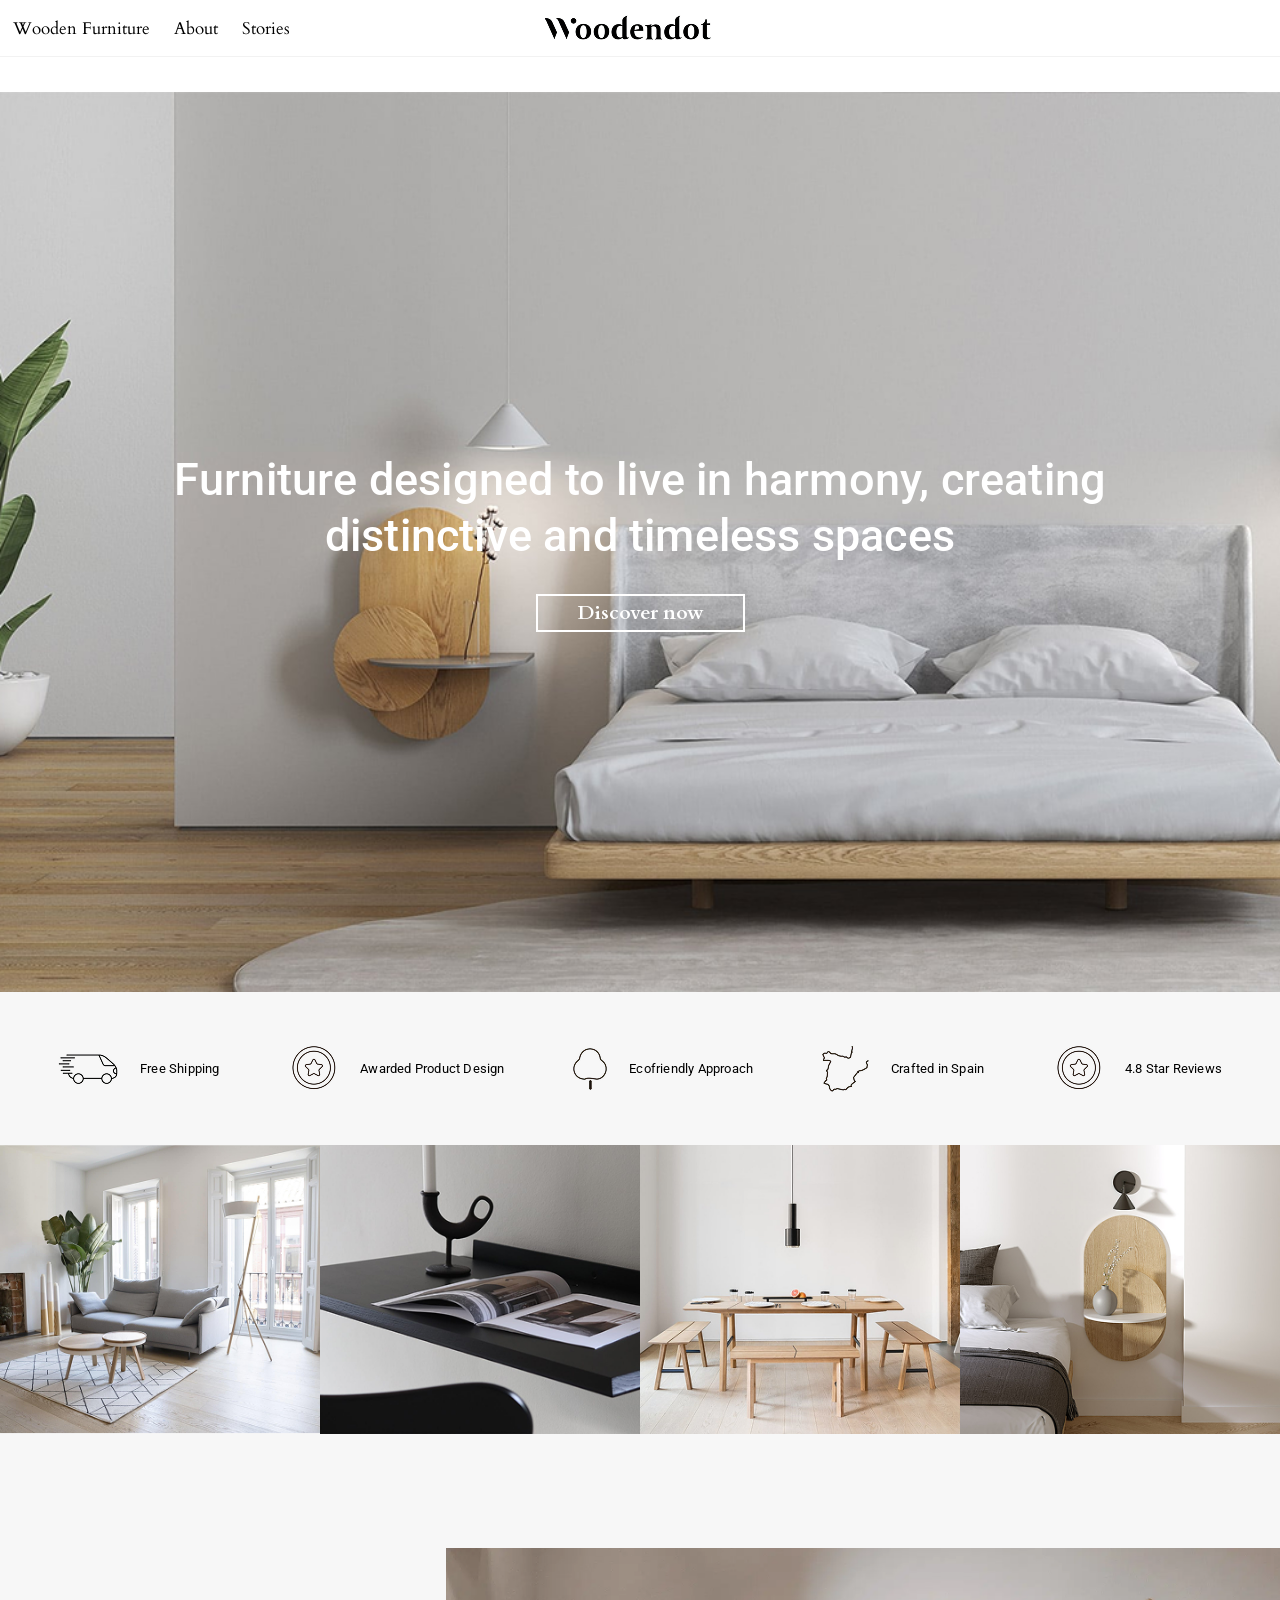
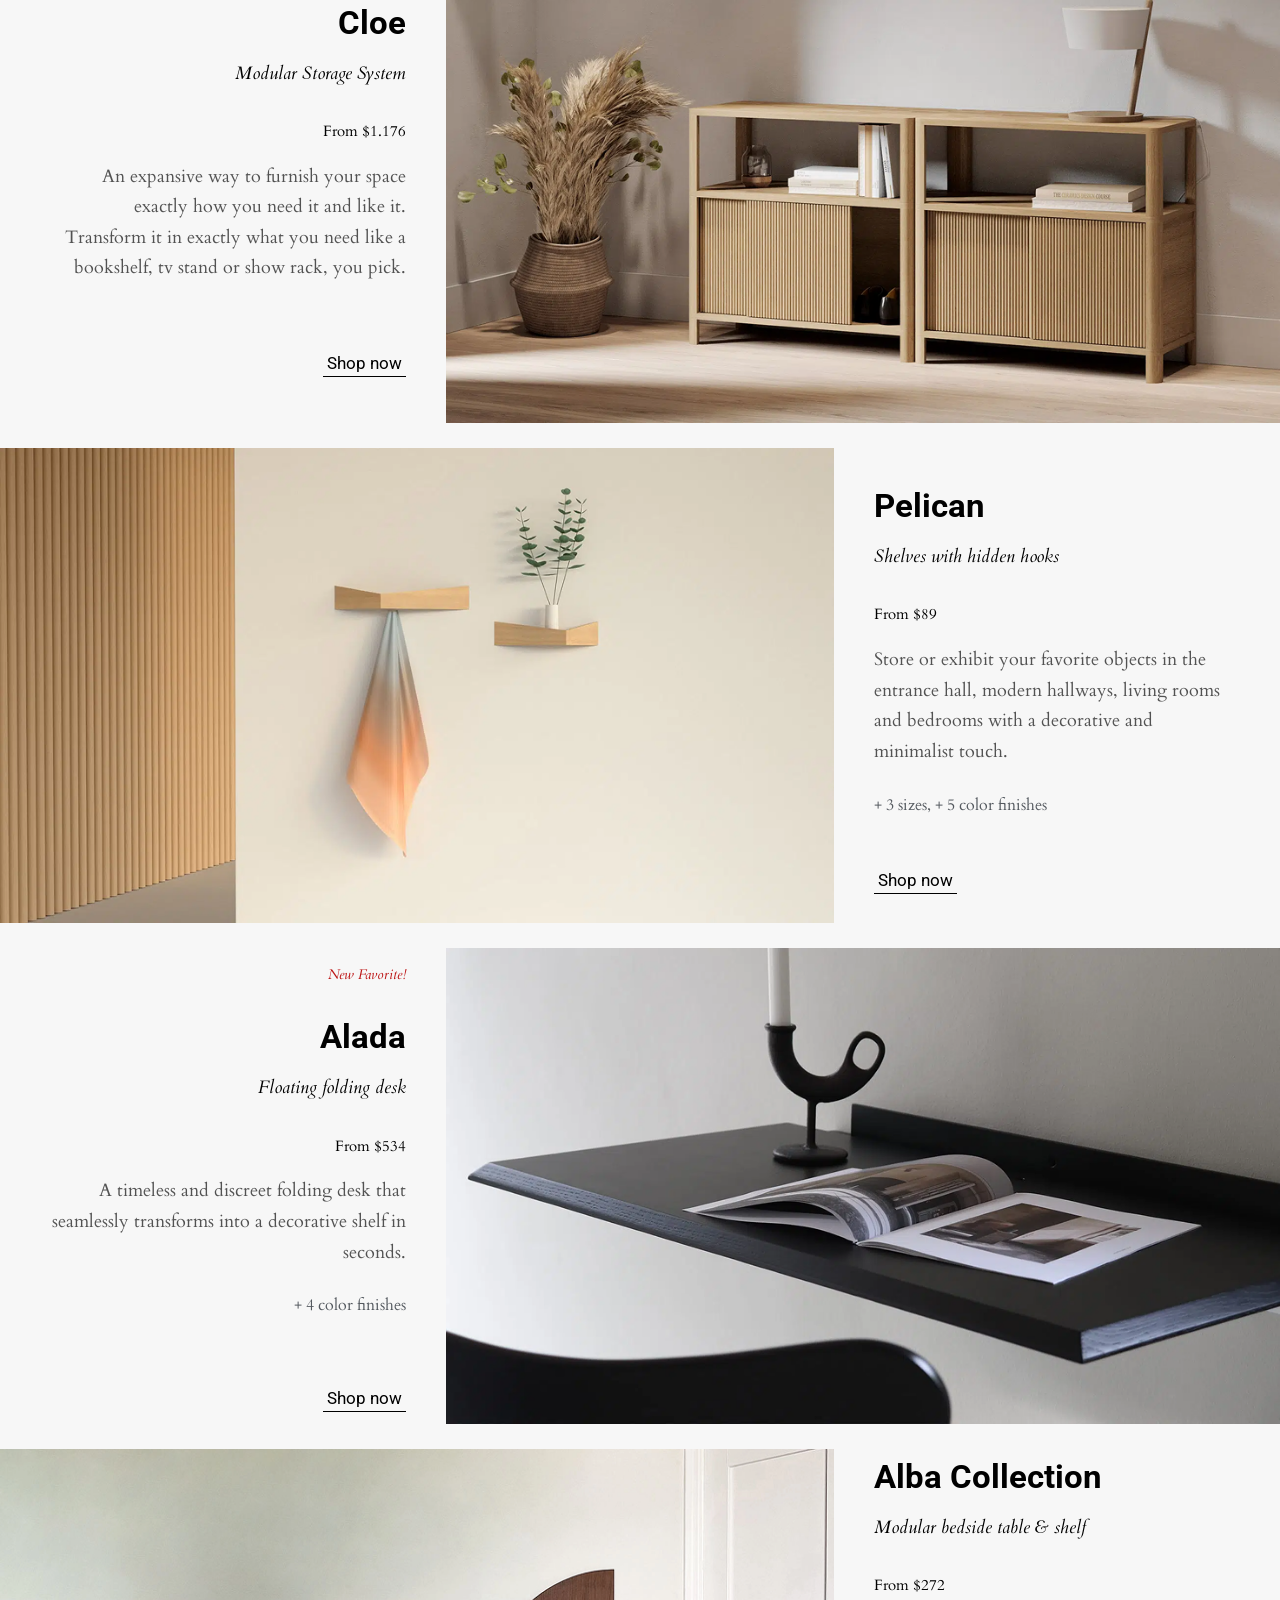
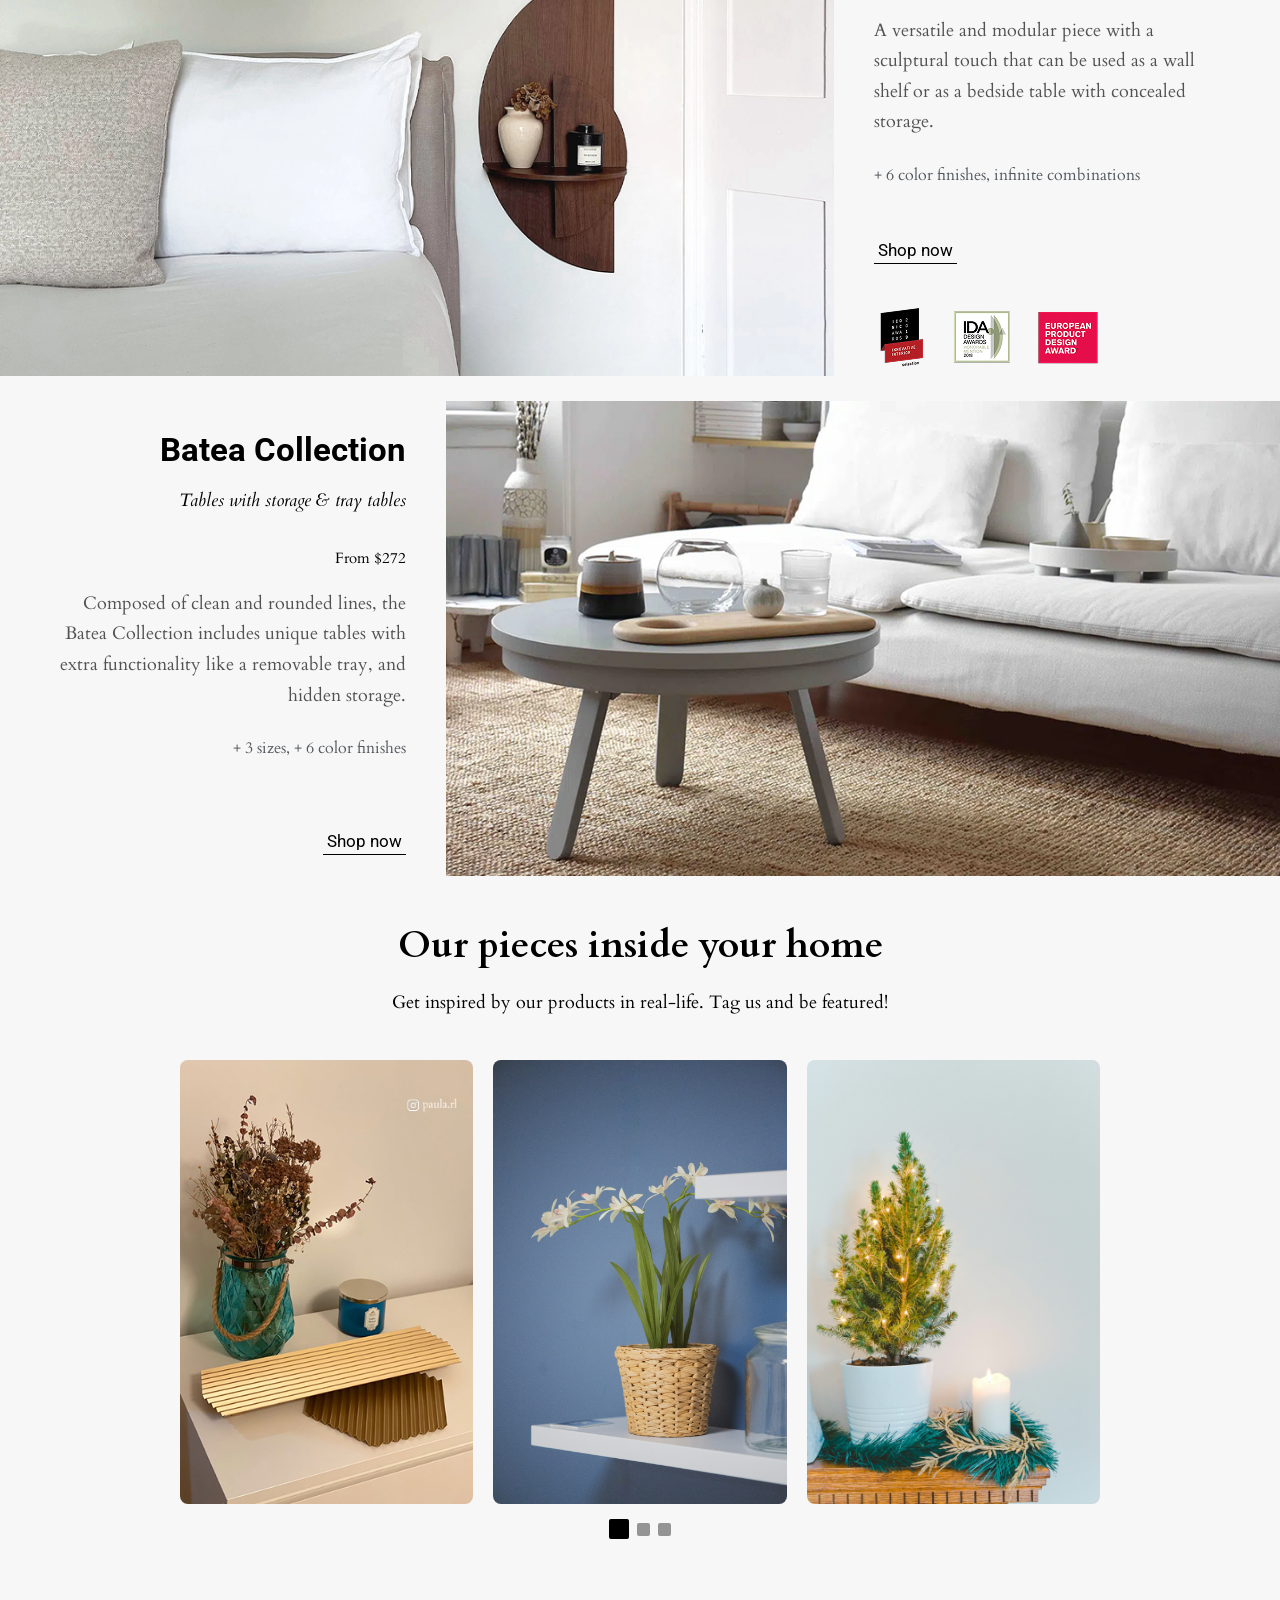
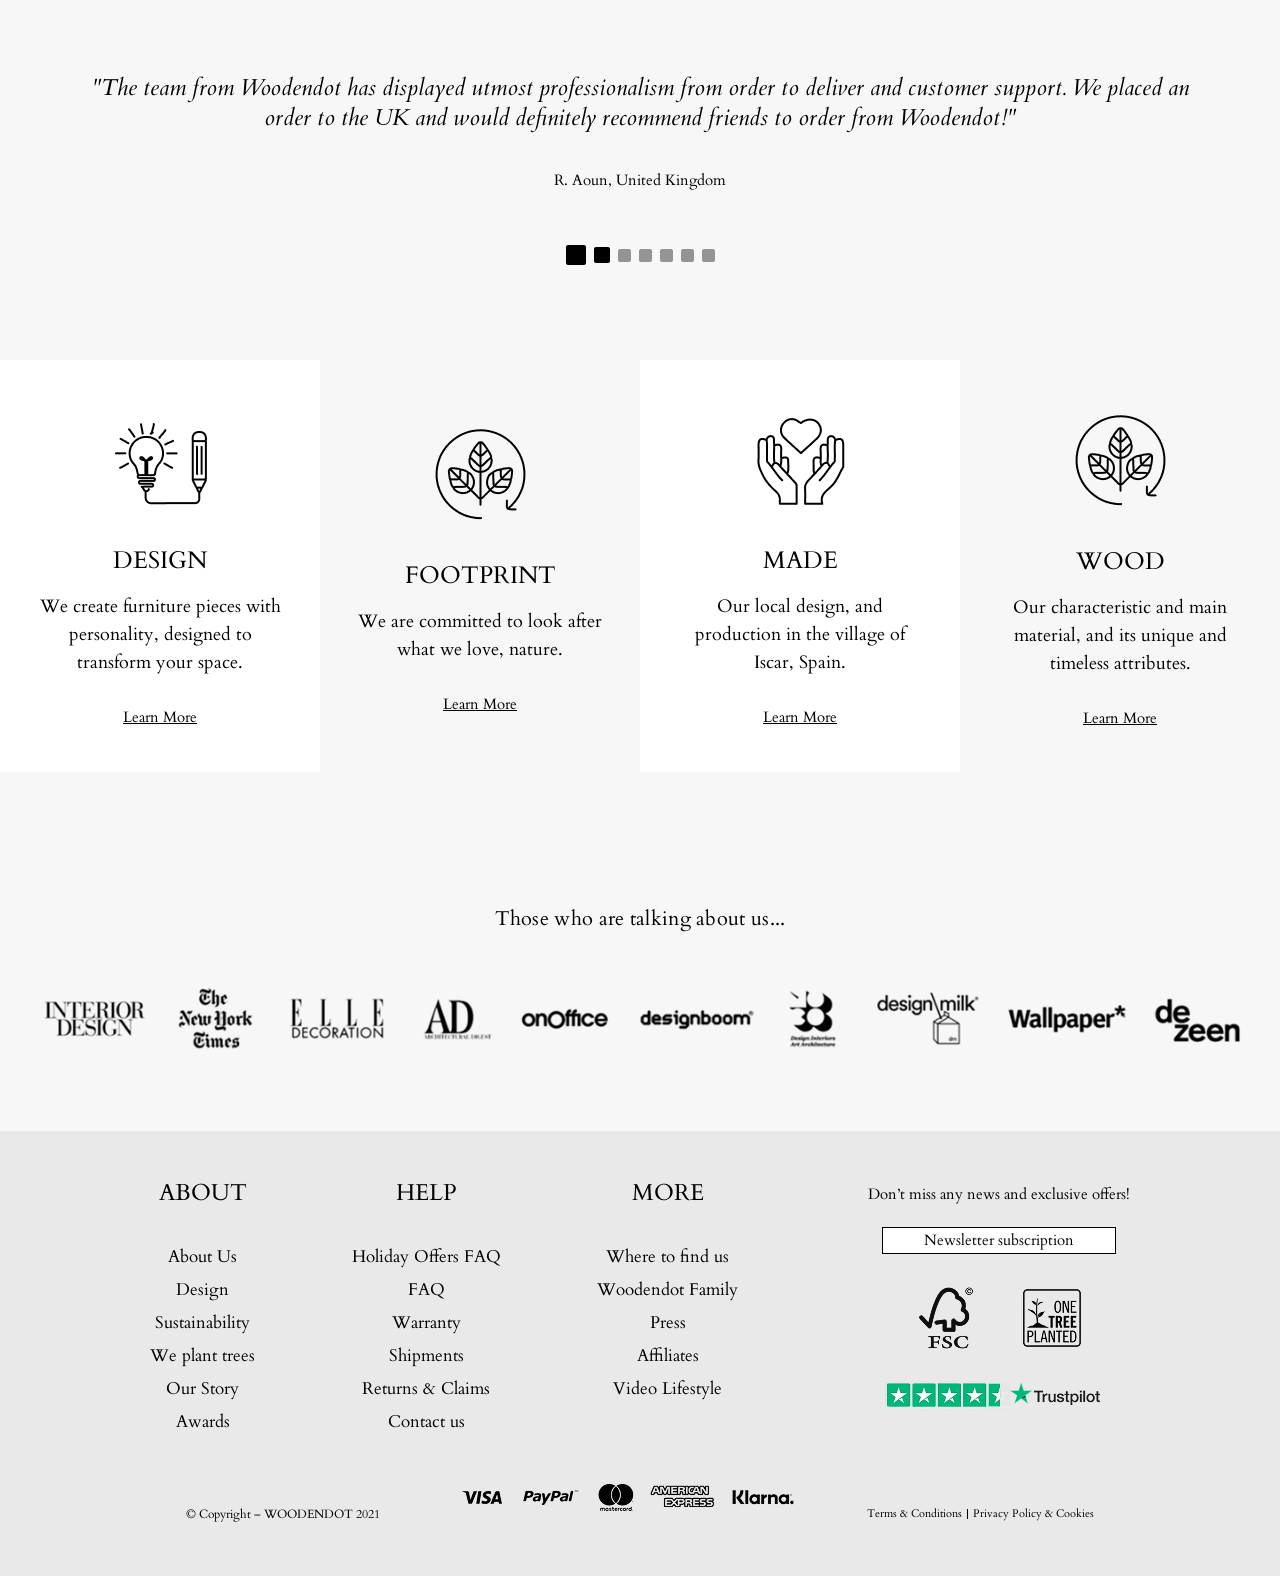
==== index.html @ 6b58599c "updade index.html file" ====
<!DOCTYPE html>
<html lang="en">
<head>
    <meta charset="UTF-8">
    <meta name="viewport" content="width=device-width, initial-scale=1.0">
    <link rel="stylesheet" href="style/style.css">
    <link rel="shortcut icon" href="image/logo.png">
    <!-- Link for font Cardo -->
    <link rel="preconnect" href="https://fonts.googleapis.com">
    <link rel="preconnect" href="https://fonts.gstatic.com" crossorigin>
    <link href="https://fonts.googleapis.com/css2?family=Cardo:ital,wght@0,400;0,700;1,400&display=swap" rel="stylesheet">
    <!-- Link for font Roboto -->
    <link rel="preconnect" href="https://fonts.googleapis.com">
    <link rel="preconnect" href="https://fonts.gstatic.com" crossorigin>
    <link href="https://fonts.googleapis.com/css2?family=Roboto:ital,wght@0,100..900;1,100..900&display=swap" rel="stylesheet">
<link
      rel="stylesheet"
      href="https://cdn.jsdelivr.net/npm/swiper@11/swiper-bundle.min.css"
    />
    <title>Woodendot</title>
</head>
<body>
    <!------------------------ HEADER ------------------------>
    <header class="header">
        <div class="navbar-block">
            <nav>
              <a href="##">Wooden Furniture</a>
              <a href="##">About</a>
              <a href="##">Stories</a>
            </nav>
        </div>
        <div class="logo">
            <img src="image/logo-nav.png" alt="">
        </div>
    </header>
    <div class="line"></div>
    <!--------------------------------------------------------->

    <!------------------------ MAIN ------------------------>
    <main>
        <section class="home">
               <div class="home-content">
                    <h1>Furniture designed to live in harmony, creating distinctive and timeless spaces</h1>
                    <a href="#">Discover now</a>
               </div>
        </section>
        <section class="features-and-gallery">
              <div class="features-block">
                 <div class="features-block-item">
                    <img src="image/img-item1.png">
                    <div class="features-block-item-text">
                        <p>Free Shipping</p>
                    </div>
                 </div>
                 <div class="features-block-item">
                    <img src="image/img-item2.png">
                    <div class="features-block-item-text">
                        <p>Awarded Product Design</p>
                    </div>                    
                 </div>
                 <div class="features-block-item">
                    <img src="image/img-item3.png">
                    <div class="features-block-item-text">
                        <p>Ecofriendly Approach</p>
                    </div>
                 </div>
                 <div class="features-block-item">
                    <img src="image/img-item4.png">
                    <div class="features-block-item-text">
                        <p>Crafted in Spain</p>
                    </div>
                 </div>
                 <div class="features-block-item">
                    <img src="image/img-item2.png">
                    <div class="features-block-item-text">
                        <p>4.8 Star Reviews</p>
                    </div>
                 </div>
              </div>
              <div class="gallery-block">
                 <div class="gallery-block-item">
                    <img src="image/image-galery1.png">
                 </div>
                 <div class="gallery-block-item">
                    <img src="image/image-galery2.png">
                 </div>
                 <div class="gallery-block-item">
                    <img src="image/image-galery3.png">
                 </div>
                  <div class="gallery-block-item">
                    <img src="image/image-galery4.png">
                 </div>
              </div>
        </section>
        <section class="cloe-section">
            <div class="cloe-block block-flex">
              <div class="cloe-block-content block-content-left width20">
                  <div class="cloe-block-content-second">
                    <h5 class="header-text">Cloe</h5>
                    <p class="header-text1">Modular Storage System</p>
                    <p class="header-text2">From $1.176</p>
                  </div>
                  <p class="header-desc">An expansive way to furnish your space exactly how you need it and like it. 
                    Transform it in exactly what you need like a bookshelf, tv stand or show rack, you pick.
                  </p>
                  <a href="###" class="cloe-btn-shop block-link">Shop now</a>
              </div>
              <div class="cloe-block-image block-image width70">
                <img src="image/clone-image.png">
              </div>
            </div>
        </section>
        <section class="pelican-section m-top">
            <div class="pelican-block block-flex">
              <div class="pelican-block-image block-image width70">
                <img src="image/pelican-image.png">
              </div>
              <div class="cloe-block-content block-content-right width20">
                  <div class="cloe-block-content-second">
                    <h5 class="header-text">Pelican</h5>
                    <p class="header-text1">Shelves with hidden hooks</p>
                    <p class="header-text2">From $89</p>
                  </div>
                  <p class="header-desc">Store or exhibit your favorite objects in the entrance hall, modern hallways, living rooms and bedrooms with a decorative and minimalist touch.
                  </p>
                  <p class="other-text">+ 3 sizes, + 5 color finishes</p>
                  <a href="###" class="pelican-btn-shop block-link">Shop now</a>
              </div>
            </div>
        </section>
        <section class="alada-section m-top">
            <div class="alada-block block-flex">
              <div class="alada-block-content block-content-left width20">
                  <h6>New Favorite!</h6>
                  <div class="cloe-block-content-second">
                    <h5 class="header-text">Alada</h5>
                    <p class="header-text1">Floating folding desk</p>
                    <p class="header-text2">From $534</p>
                  </div>
                  <p class="header-desc">A timeless and discreet folding desk that seamlessly transforms into a decorative shelf in seconds.
                  </p>
                    <p class="other-text">+ 4 color finishes</p>
                  <a href="###" class="cloe-btn-shop block-link">Shop now</a>
              </div>
              <div class="alada-block-image block-image width70">
                <img src="image/alada-image.png">
              </div>
            </div>
        </section>
        <section class="alba-section m-top">    
            <div class="alba-block block-flex">
              <div class="alba-block-image block-image width70">
                <img src="image/alba-image.png">
              </div>
              <div class="alba-block-content block-content-right width20">
                  <div class="alba-block-content-second">
                    <h5 class="header-text">Alba Collection</h5>
                    <p class="header-text1">Modular bedside table & shelf</p>
                    <p class="header-text2">From $272</p>
                  </div>
                  <p class="header-desc">A versatile and modular piece with a sculptural touch that can be used as a wall shelf or as a bedside table with concealed storage.
                  </p>
                  <p class="other-text">+ 6 color finishes, infinite combinations</p>
                  <a href="###" class="pelican-btn-shop block-link">Shop now</a>
                  <div class="alba-block-bottom-image">
                     <img src="image/image-all-colection2.png">
                  </div> 
              </div>
              
            </div>
        </section>
        <section class="batea-section m-top">
            <div class="batea-block block-flex">
              <div class="batea-block-content block-content-left width20">
                  <div class="batea-block-content-second">
                    <h5 class="header-text">Batea Collection</h5>
                    <p class="header-text1">Tables with storage & tray tables</p>
                    <p class="header-text2">From $272</p>
                  </div>
                  <p class="header-desc">Composed of clean and rounded lines, the Batea Collection includes unique tables with extra functionality like a removable tray, and hidden storage.
                  </p>
                    <p class="other-text">+ 3 sizes, + 6 color finishes</p>
                  <a href="###" class="cloe-btn-shop block-link">Shop now</a>
              </div>
              <div class="alada-block-image block-image width70">
                <img src="image/batea-image.png">
              </div>
            </div>
        </section>
        <section class="product-section">
            <h6 class="product-tittle">Our pieces inside your home</h6>
            <p>Get inspired by our products in real-life. Tag us and be featured!</p>
            <div class="slider slider-margin-one">
                <div class="slides slides_one">
                    <div class="slide slide-1">
                        <div class="slide-item">
                            <img src="image/slide-image1.png" alt="">
                        </div>
                        <div class="slide-item">
                            <img src="image/slide-1-item2.jpg" alt="">
                        </div>
                        <div class="slide-item">
                            <img src="image/slide-1-item3.jpg" alt="">
                        </div>
                    </div>
                    <div class="slide slide-2">
                        <div class="slide-item">
                            <img src="image/slide-image2.png" alt="">
                        </div>
                        <div class="slide-item">
                            <img src="image/slider-2-item2.jpeg" alt="">
                        </div>
                        <div class="slide-item">
                            <img src="image/slider-2-item3.jpg" alt="">
                        </div>
                    </div>
                    <div class="slide slide-3">
                        <div class="slide-item">
                            <img src="image/slide-image3.png" alt="">
                        </div>
                        <div class="slide-item">
                            <img src="image/slide-3-item2.jpg" alt="">
                        </div>
                        <div class="slide-item">
                            <img src="image/slide-3-item3.jpg" alt="">
                        </div>
                    </div>
                </div>
                <!-- Navigation dots -->
                <div class="dots slider-product dots-one">
                    <span class="dot dot-one active"></span>
                    <span class="dot dot-one"></span>
                    <span class="dot dot-one"></span>
                </div>
            </div>
        </section>
        <section class="product-desc-section">
          <div class="slider slider-margin-two">
             <div class="slides slides_two" id="slides">
              
              <div class="slide slide-two">
                <div class="slide-item slide-product-desc-item">
                  <p>
                    "The team from Woodendot has displayed utmost professionalism from order to deliver and customer support. We placed an order to the UK and would definitely recommend friends to order from Woodendot!"
                  </p>
                  <span>R. Aoun, United Kingdom</span>
                </div>
              </div>

              <div class="slide slide-two">
                <div class="slide-item slide-product-desc-item">
                  <p>
                    “Amazing quality and fast delivery. Highly recommended!”
                  </p>
                  <span>J. Smith, USA</span>
                </div>
              </div>

              <div class="slide slide-two">
                <div class="slide-item slide-product-desc-item">
                  <p>
                    “Great customer support and premium materials.”
                  </p>
                  <span>M. Brown, Canada</span>
                </div>
              </div>

              <div class="slide slide-two">
                <div class="slide-item slide-product-desc-item">
                  <p>
                    “Excellent design and attention to detail. Everything was delivered exactly as expected.”
                  </p>
                  <span>A. Miller, Germany</span>
                </div>
              </div>

              <div class="slide slide-two">
                <div class="slide-item slide-product-desc-item">
                  <p>
                    “Clean layout, smooth experience, and very responsive design. Great work overall.”
                  </p>
                  <span>L. Johnson, Netherlands</span>
                </div>
              </div>

              <div class="slide slide-two">
                <div class="slide-item slide-product-desc-item">
                  <p>
                    “High-quality work and clear communication throughout the process.”
                  </p>
                  <span>S. Williams, Australia</span>
                </div>
              </div>

               <div class="slide slide-two">
                <div class="slide-item slide-product-desc-item">
                  <p>
                    “Modern look, fast loading, and great user experience. Would recommend without hesitation.”
                  </p>
                  <span>D. Rossi, Italy</span>
                </div>
              </div>

             </div>
             <div class="dots slider-product dots-two">
                    <span class="dot active"></span>
                    <span class="dot active-next"></span>
                    <span class="dot"></span>
                    <span class="dot"></span>
                    <span class="dot"></span>
                    <span class="dot"></span>
                    <span class="dot"></span>
            </div>
          </div>
        </section>
        <section class="values-section">
            <div class="values-block">
               <div class="values-block-item values-block-color">
                  <div class="values-block-item-image">
                     <img src="image/values-image1.png">
                  </div>
                  <div class="values-block-item-desc">
                    <h4>DESIGN</h4>
                    <p>We create furniture pieces with personality, designed to transform your space.</p>
                    <a href="##">Learn More</a>
                  </div>
               </div>
               <div class="values-block-item">
                    <div class="values-block-item-image">
                       <img src="image/values-image2.png">
                    </div>
                    <div class="values-block-item-desc">
                      <h4>FOOTPRINT</h4>
                      <p>We are committed to look after what we love, nature.</p>
                      <a href="##">Learn More</a>
                    </div>
               </div>
               <div class="values-block-item values-block-color">
                  <div class="values-block-item-image">
                     <img src="image/values-image3.png">
                  </div>
                  <div class="values-block-item-desc">
                    <h4>MADE</h4>
                    <p>Our local design, and production in the village of Iscar, Spain.</p>
                    <a href="##">Learn More</a>
                  </div>
               </div>
               <div class="values-block-item">
                  <div class="values-block-item-image">
                    <img src="image/values-image2.png">
                  </div>
                  <div class="values-block-item-desc">
                    <h4>WOOD</h4>
                    <p>Our characteristic and main material, and its unique and timeless attributes.</p>
                    <a href="##">Learn More</a>
                  </div>
               </div>
            </div>
        </section>
        <section class="brand-section">
           <div class="brand-section-block">
            <p>Those who are talking about us...</p>
             <img src="image/brand-image.png" alt="">
           </div>
        </section>
    </main>
    <!------------------------------------------------------>

    <!------------------------ FOOTER ------------------------------>
    <footer class="footer">
         <div class="footer-block">
           <div class="footer-block-top">
               <div class="footer-block-top-left">
                   <div class="footer-block-top-left-item">
                      <h3>About</h3>
                       <ul>
                          <li><a href="#">About Us</a></li>
                          <li><a href="#">Design</a></li>
                          <li><a href="#">Sustainability</a></li>
                          <li><a href="#">We plant trees</a></li>
                          <li><a href="#">Our Story</a></li>
                          <li><a href="#">Awards</a></li>
                       </ul>
                   </div>
                   <div class="footer-block-top-left-item">
                       <h3>HELP</h3>
                       <ul>
                           <li><a href="#">Holiday Offers FAQ</a></li>
                           <li><a href="#">FAQ</a></li>
                           <li><a href="#">Warranty</a></li>
                           <li><a href="#">Shipments</a></li>
                           <li><a href="#">Returns &amp; Claims</a></li>
                           <li><a href="#">Contact us</a></li>
                       </ul>
                   </div>
                   <div class="footer-block-top-left-item">
                       <h3>MORE</h3>
                       <ul>
                            <li><a href="#">Where to find us</a></li>
                            <li><a href="#">Woodendot Family</a></li>
                            <li><a href="#">Press</a></li>
                            <li><a href="#">Affiliates</a></li>
                            <li><a href="#">Video Lifestyle</a></li>
                       </ul>
                   </div>
               </div>
               <div class="footer-block-top-right">
                     <p>Don’t miss any news and exclusive offers!</p>
                     <button>Newsletter subscription</button>
                     <div class="footer-top-image-block-one">
                        <div>
                          <img src="image/footer-top-image1.png" alt="">
                        </div>
                        <div>
                          <img src="image/footer-top-image2.png" alt="">
                        </div>
                     </div>
                     <div class="footer-top-image-block-two">
                        <img src="image/footer-top-image3.png" alt="">
                     </div>
               </div>
           </div>
           <div class="footer-block-bottom">
               <div class="footer-block-bottom-item footer-margin-top2">
                   <p>© Copyright – WOODENDOT 2021</p>
               </div>
               <div class="footer-block-bottom-item footer-block-image-block footer-margin-top1">
                  <div class="footer-block-bottom-item-image">
                      <img src="image/visa.png" alt="">
                  </div>
                  <div class="footer-block-bottom-item-image">
                      <img src="image/paypal.png" alt="">
                  </div>
                  <div class="footer-block-bottom-item-image">
                      <img src="image/master.png" alt="">
                  </div>
                  <div class="footer-block-bottom-item-image">
                      <img src="image/americans.png" alt="">
                  </div>
                  <div class="footer-block-bottom-item-image last-image">
                      <img src="image/klarna.png" alt="">
                  </div>
               </div>
               <div class="footer-block-bottom-item block-botom-left footer-margin-top2">
                  <div class="footer-block-item-block">
                    <p>Terms & Conditions</p>
                  </div>
                   <div class="footer-block-item-block-line">
                  </div>
                   <div class="footer-block-item-block">
                    <p>Privacy Policy & Cookies</p>
                  </div>
               </div>
           </div>
         </div>
    </footer>
    <!-------------------------------------------------------------->

    <script src="https://cdn.jsdelivr.net/npm/swiper@11/swiper-bundle.min.js"></script>
    <script src="js/script.js"></script>
</body>
</html>
---- style/style.css ----
/*===================== ALL STYLE =====================*/
*{
    margin: 0;
    padding: 0;
}

.width70{
    width: 70%;
  
}

.width20{
    width: 30%;
}

.m-top{
    padding-top: 25px;
}

.header-text{
    font-family: "Roboto", sans-serif;
    font-weight: 700;
    font-style: Bold;
    font-size: 33px;
    line-height: 56px;
    letter-spacing: 0%;
    padding-bottom: 4px;
}

.header-text1{
    font-family: "Cardo", serif;
    font-weight: 400;
    font-style: Italic;
    font-size: 18px;
    line-height: 37.14px;
    letter-spacing: 0%;
    padding-bottom: 4px;
}

.header-text2{
    font-family: "Cardo", serif;
    font-weight: 400;
    font-style: Regular;
    font-size: 15px;
    line-height: 27.86px;
    letter-spacing: 0%;
    padding-top: 22px;
    padding-bottom: 16px;
}

.header-desc {
    font-family: "Cardo", serif;
    font-weight: 400;
    font-style: Regular;
    font-size: 18px;
    line-height: 30.6px;
    letter-spacing: 0%;
    color: #525252;
}

.other-text {
    font-family: "Cardo", serif;
    font-weight: 400;
    font-style: Regular;
    font-size: 16px;
    line-height: 27.2px;
    letter-spacing: 0%;
    text-align: right;
    margin-top: 24px;
    color: #54595F;
}

.block-link {
    display: inline-block;
    font-family: "Roboto", sans-serif;
    font-weight: 400;
    font-size: 17px;
    line-height: 20px;
    letter-spacing: 0;
    text-align: center;
    color: #000000;
    text-decoration: none;
    padding: 3px 4px;
    border-bottom: 1px solid #000000;   /* button border */
    transition: 0.3s ease;
}

.block-link:hover {
  background: #000000;
  color: #ffffff;
}

.block-flex{
    display: flex;
    justify-content: space-between;
    column-gap: 40px;
}

.block-content-left {
    display: flex;
    flex-direction: column;
    align-items: flex-end;
    justify-content: center;
    margin-left: 48px;
}

.block-content-left  p, .block-content-left  h5 {
    text-align: right;
}

.block-content-right {
    display: flex;
    flex-direction: column;
    justify-content: center;
    margin-right: 48px;
    align-items: flex-start;
}

.block-content-right  p, .block-content-right  h5 {
    text-align: left;
}

.block-image img {
    width: 100%;
    height: 100%;
}

.features-and-gallery, .cloe-section, .pelican-section, .alada-section,
.alba-section, .batea-section, .product-section, .product-desc-section,
.values-section, .brand-section, .footer {
    background-color:#F7F7F7 ;
}

.slider {
  max-width: none;
  max-width: max-content;
  max-width: min-content;
  max-width: fit-content;
  max-width: fit-content(20em);
  max-width: stretch;
  position: relative;
  overflow: hidden;
}

.slider-margin{
    margin: 0 150px;
}

.slides {
  display: flex;
  transition: 0.5s ease;
}

.slider-margin-one {
    margin: 0 180px;
}

.slider-margin-two{
     margin: 0 80px;
}

.slider-margin-two {
    padding-top: 82px;
}

.slide {
  min-width: 100%;
  display: flex;
  justify-content: space-between;
  align-items: center;
  column-gap: 20px;
}

.slide-item{
    width: 35%;
    height: 100%;
    /* overflow: hidden; */
}

.slide img {
  width: 100%;
  /* max-width: 500px; */
  height: 100%;
  border-radius: 8px;
  /* object-fit: cover; */
}



/* Dots */
.dots {
  text-align: center;
  height: 20px;
  margin-top: 15px;
  display: flex;
  align-items: center;
  justify-content: center;
}

.dot {
  height: 13px;
  width: 13px;
  background: #000;
  display: inline-block;
  margin: 4px;
  border-radius: 2px;
  opacity: 0.4;
  transition: .3s;
  cursor: pointer;
}

.dot.active {
  width: 20px;
  height: 20px;
  opacity: 1;
}

.dot.active-next{
    width: 16px;
    height: 16px;
    opacity: 1;
}
/*====================================================*/

/*===================== Header style navbar and logo =====================*/
.header {
    display: flex;   
    align-items: center;
    justify-content: center;
    margin: 10px 13px;
    position: relative;
}

.navbar-block {
    position: absolute;
    left: 0;
    margin: auto;
}

.navbar-block nav a {
    font-family: "Cardo", serif;
    font-weight: 400;
    font-size: 17px;
    padding-right: 20px;
    letter-spacing: 0%;
    text-decoration: none;
    color: #000000;
}

.logo {
    display: flex;
    justify-content: center;
}

.line {
    height: 1px;
    width: 100%;
    background-color: #F2F2F2;
    margin-bottom: 35px;
}
/*========================================================================*/

/*============================ SECTION STYLE =============================*/
/*============= Section Home Style =============*/
.home {
    background-image:url(../image/home-back.png);
    background-repeat: no-repeat;
    background-size: cover;
    width: 100%;
    height: 100vh; /* Full viewport height */
    display: flex;
    justify-content: center;
    align-items: center;
    text-align: center;
}

.home-content {
    width: 80%;
} 

.home-content  h1{
    font-family: "Roboto", sans-serif;
    color: white;
    font-weight: 500;
    font-size: 45px;
    line-height: 55.4px;
    letter-spacing: 0.2px;
    text-align: center;
    margin-bottom: 31px;
}

.home-content a {
    display: inline-block;
    padding: 7px 39px;
    border: 2px solid white;
    color: #fff;
    text-decoration: none;
    font-weight: bold;
    transition: all 0.3s;
     font-family: "Cardo", serif;
    font-weight: 700;
    font-style: Bold;
    font-size: 20px;
    text-align: center;
    line-height: 20px;
    letter-spacing: 0%;
    text-align: center;
  }
  
  .home-content a:hover {
    background-color: #B8935B;
    border-color: #B8935B;
    letter-spacing: 1.5px;
  }
  
  .home-content p {
    font-size: 1.1em;
  }
/*==============================================*/

/*============= Features and gallery style =============*/
.features-block {
    display: flex;
    justify-content: space-between;
    padding: 52px 58px;
}

.features-block-item {
    display: flex;
    align-items: center;
}

.features-block-item-text{
    padding-left: 22px;
}

.features-block-item-text p {
    font-family: "Roboto", sans-serif;
    font-weight: 400;
    font-size: 13px;
    line-height: 23.8px;
    letter-spacing: 0.2px;
}

.gallery-block {
    display: flex;
    justify-content: space-between;
}

.gallery-block .gallery-block-item {
    width: 25%;
}

.gallery-block-item img {
    width: 100%;
        height: 100%;

} 
/*======================================================*/

/*============= Cloe Style =============*/
.cloe-section {
    padding-top: 114px;
}

.cloe-btn-shop {
    margin-top: 66px;
}
/*======================================*/

/*============= Pelican =============*/
.pelican-btn-shop {
    margin-top: 48px;
}
/*===================================*/

/*============= Alada =============*/
.alada-block-content h6{
    font-family: "Cardo", serif;
    font-weight: 400;
    font-style: Italic;
    font-size: 14px;
    line-height: 29.71px;
    letter-spacing: 0%;
    text-align: right;
    color: #BC1414;
    margin-bottom: 20px;

}
/*=================================*/

/*============= Alba Collection =============*/
.alba-block-bottom-image {
    margin-top: 38px;
}
/*===========================================*/

/*============= Section Product =============*/
.product-section {
    padding-top: 50px;
}

.product-tittle {
    font-family: "Cardo", serif;
    font-weight: 700;
    font-style: Bold;
    font-size: 37px;
    line-height: 39px;
    letter-spacing: 0%;
    text-align: center;
    padding-bottom: 21px;
}

.product-section p{
    font-family: "Cardo", serif;
    font-weight: 400;
    font-style: Regular;
    font-size: 18px;
    line-height: 33.43px;
    letter-spacing: 0%;
    text-align: center;
    padding-bottom: 40px;
}

.slider-product {
    margin-bottom: 52px;
}


/*===========================================*/

/*============= Product descripition section =============*/
.product-desc-sectiom {
    margin-top: 52px;
}

.slide-two .slide-item{
   width: 100%;
}

.slide-two .slide-item p{
    font-family: "Cardo", serif;
    font-weight: 400;
    font-style: Italic;
    font-size: 23px;
    line-height: 30px;
    letter-spacing: 0%;
    text-align: center;
}


.slide-product-desc-item p {
    margin-bottom: 37px;
    text-align: center;
}


.slide-product-desc-item span {
  text-align: center;
  display: block;
  margin-bottom: 39px;
   font-family: "Cardo", serif;
    font-weight: 400;
    font-style: Regular;
    font-size: 15px;
    line-height: 21px;
    letter-spacing: 0%;
    text-align: center;
}
/*========================================================*/

/*============= Features section =============*/
.values-block {
    padding: 43px 0 72px 0;
    display: flex;
}

.values-block-color{
    background-color: #FFFFFF;
}

.values-block-item {
    width: 25%;
    padding: 54px 38px 46px 38px;
    box-sizing: border-box;
    display: flex;
    flex-direction: column;
    align-items: center;
    justify-content: center;
}

.values-block-item-desc {
    margin-top: 30;
}

.values-block-item-desc h4, .values-block-item-desc p, .values-block-item-desc a{
    text-align: center;
}

.values-block-item-desc h4{
    font-family: "Cardo", serif;
    font-weight: 400;
    font-style: Regular;
    font-size: 24px;
    line-height: 35px;
    letter-spacing: 0%;
    text-align: center;
    margin-top: 29px;
}

.values-block-item-desc p {
    margin-top: 15px;
    font-family: "Cardo", serif;
    font-weight: 400;
    font-style: Regular;
    font-size: 18px;
    leading-trim: NONE;
    line-height: 27.86px;
    letter-spacing: 0%;
    text-align: center;
}

.values-block-item-desc a {
    display: block;
    margin-top: 33px;
    font-family: "Cardo", serif;
    font-weight: 400;
    font-style: Regular;
    font-size: 15px;
    line-height: 15px;
    letter-spacing: 0%;
    text-align: center;
    text-decoration: underline;
    text-decoration-style: solid;
    text-decoration-thickness: 0%;
    color: black;
}
/*============================================*/

/*============= Brand section =============*/
.brand-section-block {
    padding: 62px 10px;
}

.brand-section-block p {
  font-family: "Cardo", serif;
    font-weight: 400;
    font-style: Regular;
    font-size: 20px;    
    line-height: 26px;
    letter-spacing: 0.3px;
    text-align: center;
    margin-bottom: 41px;

}

.brand-section-block  img{
    width: 100%;
    height: 100%;
}

/*=========================================*/
/*========================================================================*/

/*============================ FOOTER STYLE =============================*/
.footer {
    background-color: #E9E9E9;
}

.footer-block {
    padding: 50px 150px;
}

.footer-block-top {
  display: flex;
  justify-content: space-between;
  padding-bottom: 28px;
}

.footer-block-top-left {
    display: flex;
    justify-content:space-between;
    width: 60%;
}

.footer-block-top-left-item h3{
  font-family: "Cardo", serif;
    font-weight: 400;
    font-size: 23px;
    line-height: 23px;
    letter-spacing: 0%;
    text-align: center;
    text-transform: uppercase;
    margin-bottom: 43px;
}

.footer-block-top-left-item ul {
    text-align: center;
}

.footer-block-top-left-item ul li {
    list-style: none;
    padding-bottom: 13px;
}

.footer-block-top-left-item ul li  a {
    font-family: "Cardo", serif;
    font-weight: 400;
    font-style: Regular;
    color: black;
    text-decoration: none;
    font-size: 17px;
    leading-trim: NONE;
    line-height: 20px;
    letter-spacing: 0%;
    text-align: center;

}

.footer-block-top-right {
    display: flex;
    flex-direction: column;
    align-items: center;
}

.footer-block-top-right p {
    font-family: "Cardo", serif;
    font-weight: 400;
    font-style: Regular;
    font-size: 15px;
    leading-trim: NONE;
    line-height: 27.86px;
    letter-spacing: 0%;
    text-align: center;
}

.footer-block-top-right button{
    padding: 5px 41px; 
    margin-top: 18px;
    background-color: #FFFFFF;
    border: 1px solid;
    font-family: "Cardo", serif;
    font-weight: 400;
    font-style: Regular;
    font-size: 15px;
    leading-trim: NONE;
    line-height: 15px;
    letter-spacing: 0%;
    text-align: center;

}

.footer-top-image-block-one {
    display: flex;
    column-gap: 40px;
    margin-top: 31px;
}

.footer-top-image-block-two {
    margin-top: 18px;
}

.footer-block-bottom {
    display: flex;
    justify-content: space-around;
}

.footer-block-image-block {
    display: flex   ;
}

.footer-margin-top1{
  margin-top: 10px;
}

.footer-margin-top2 {
    margin-top: 30px;
}

.last-image {
    margin-left: 15px;
}

.footer-block-bottom-item p{
    font-family: "Cardo", serif;
    font-weight: 400;
    font-style: Regular;
    font-size: 12px;
    leading-trim: NONE;
    line-height: 22.29px;
    letter-spacing: 0%;
    text-align: center;
}

.block-botom-left  {
    display: flex;
    align-items: center;
     column-gap: 5px;
}

.footer-block-item-block p {
    font-family: "Cardo", serif;
    font-family: Cardo;
    font-weight: 400;
    font-style: Regular;
    font-size: 11px;
    line-height: 22.29px;
    letter-spacing: 0%;
    text-align: center;
}

.footer-block-item-block-line {
    width: 1px;
    height: 10px;
    background-color: black;
}
/*=======================================================================*/
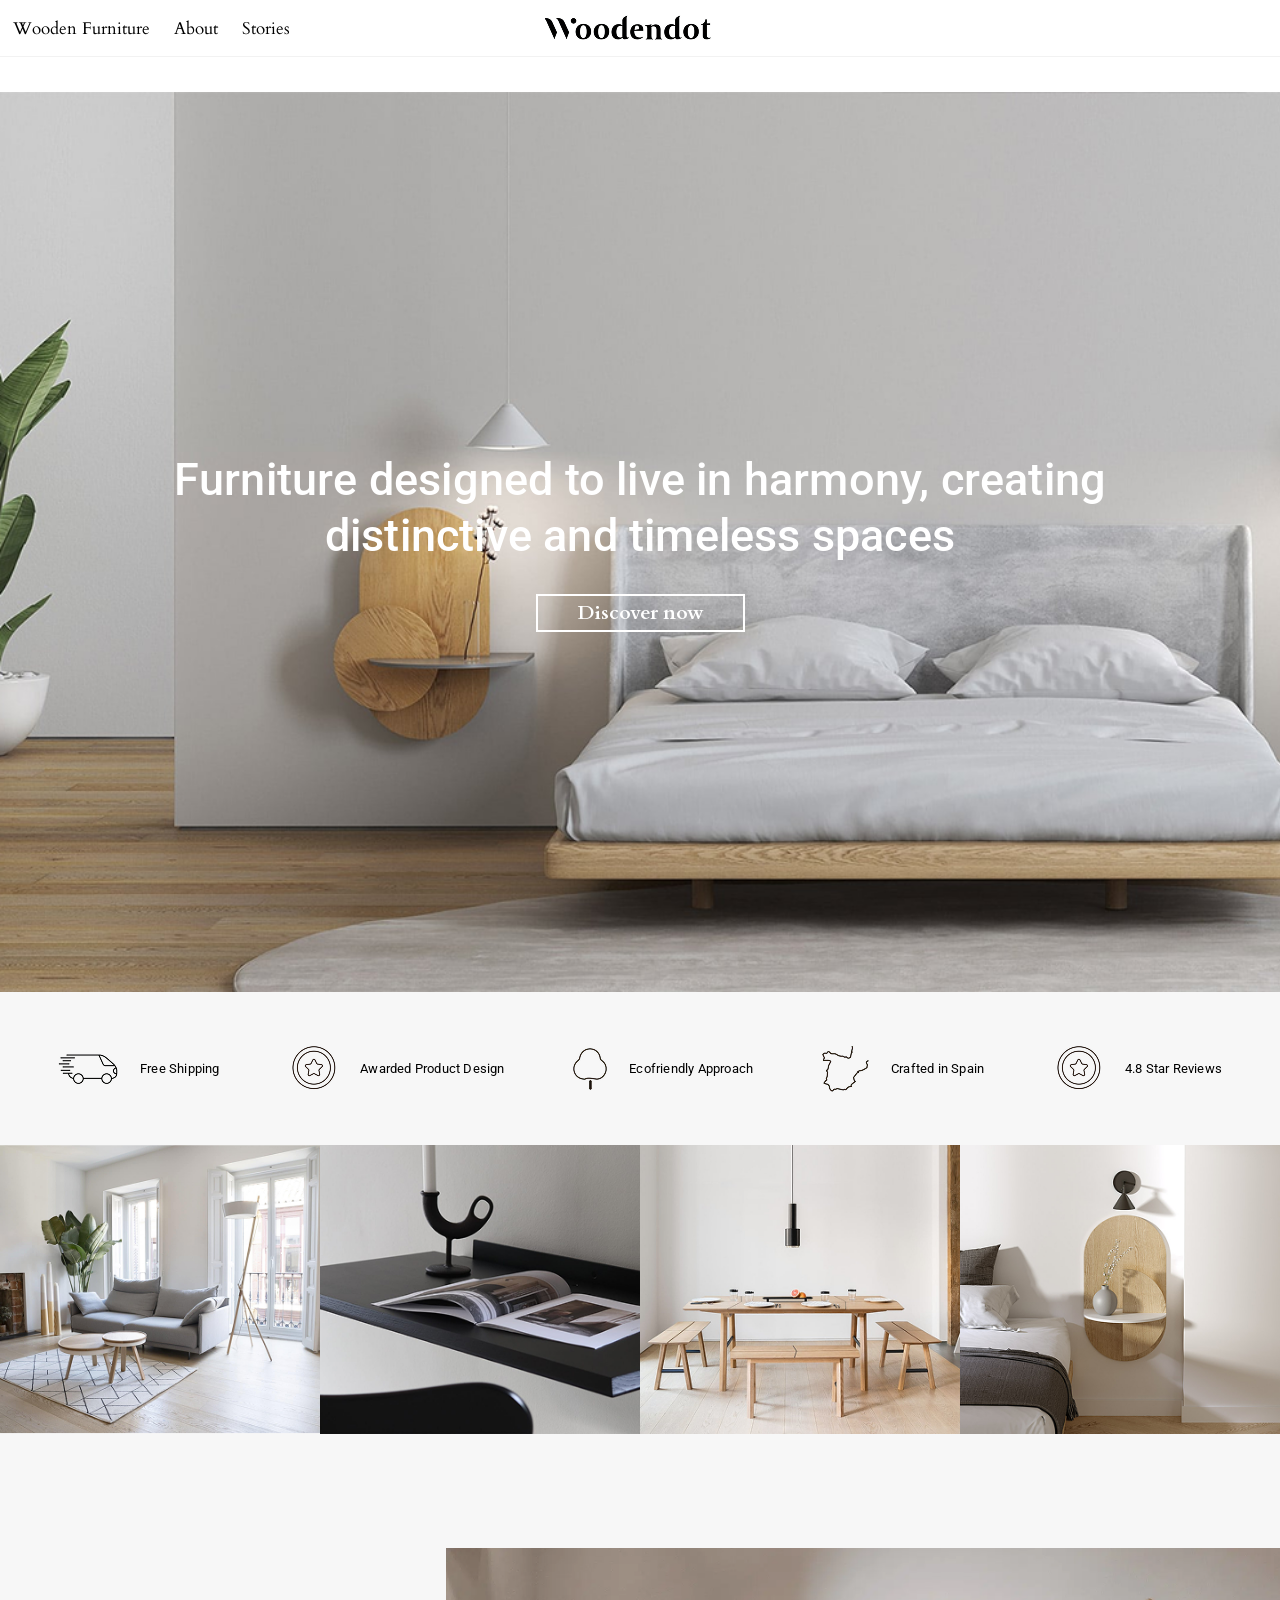
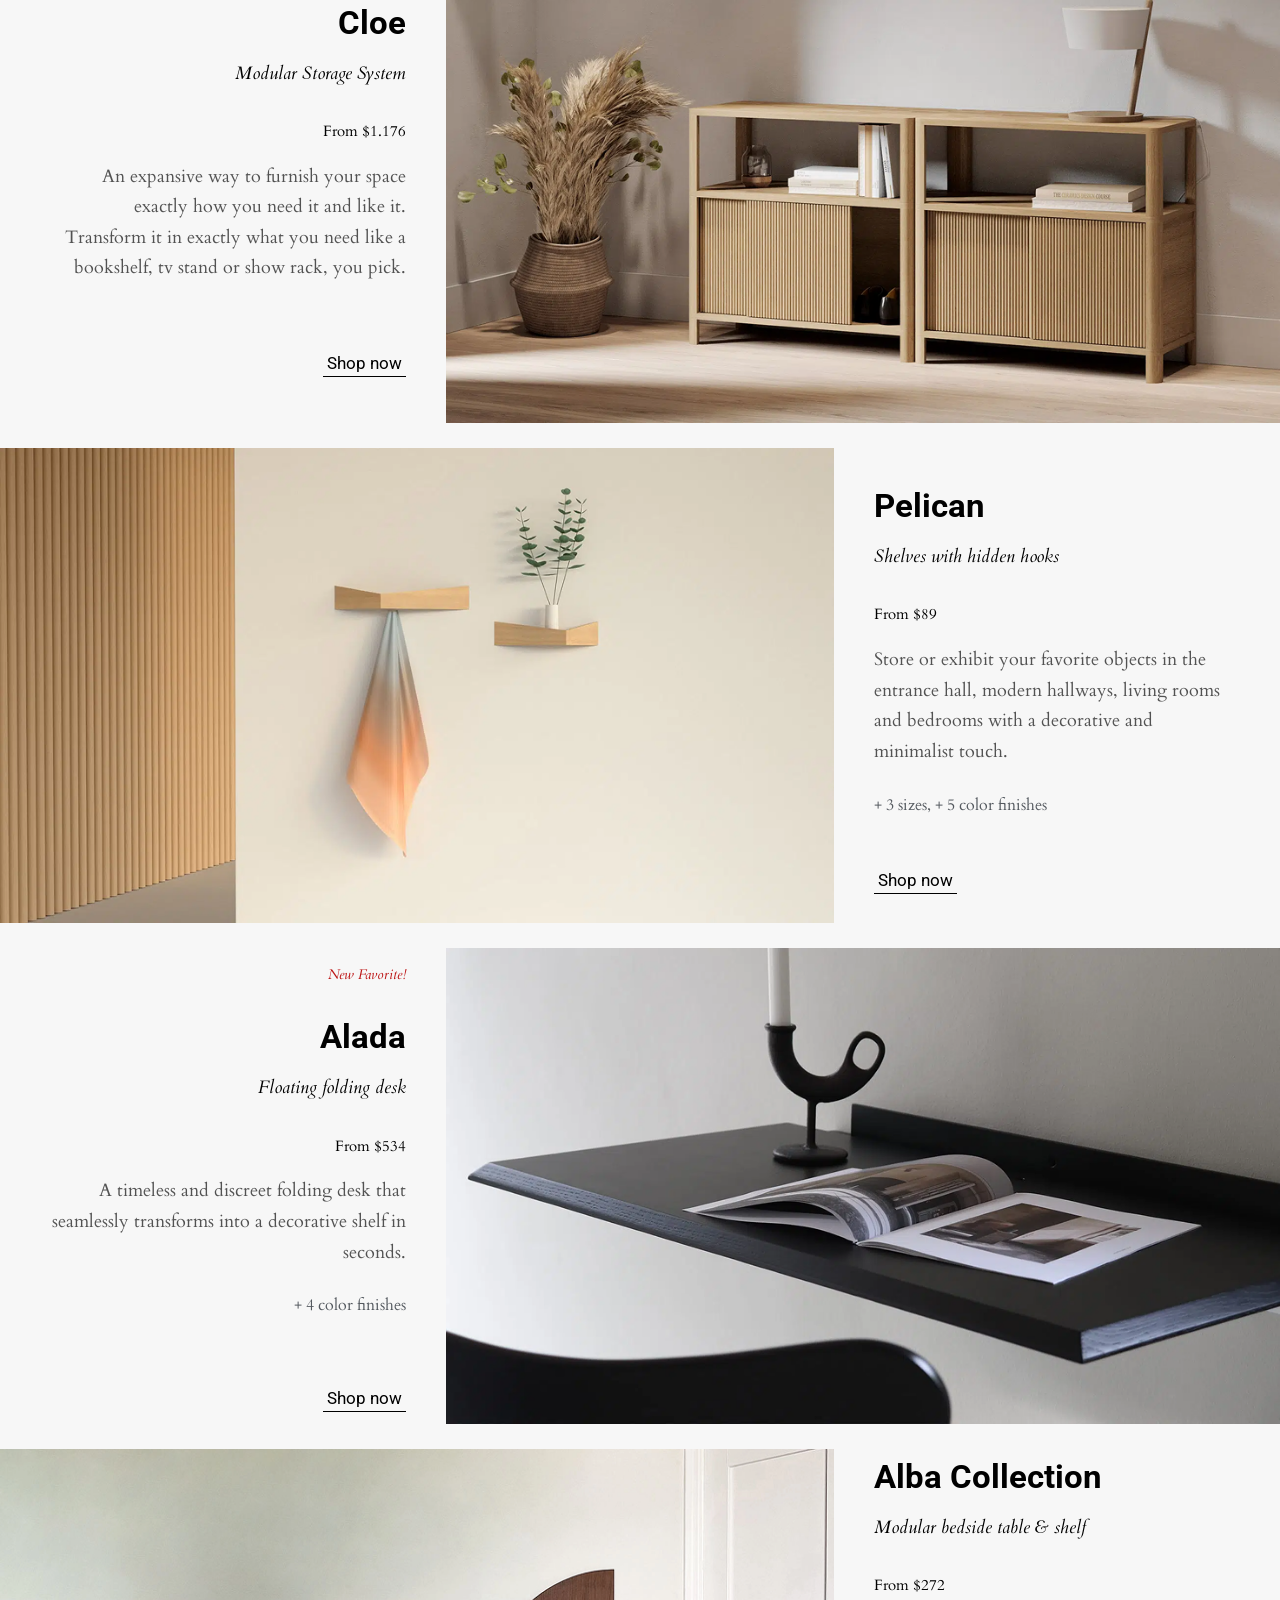
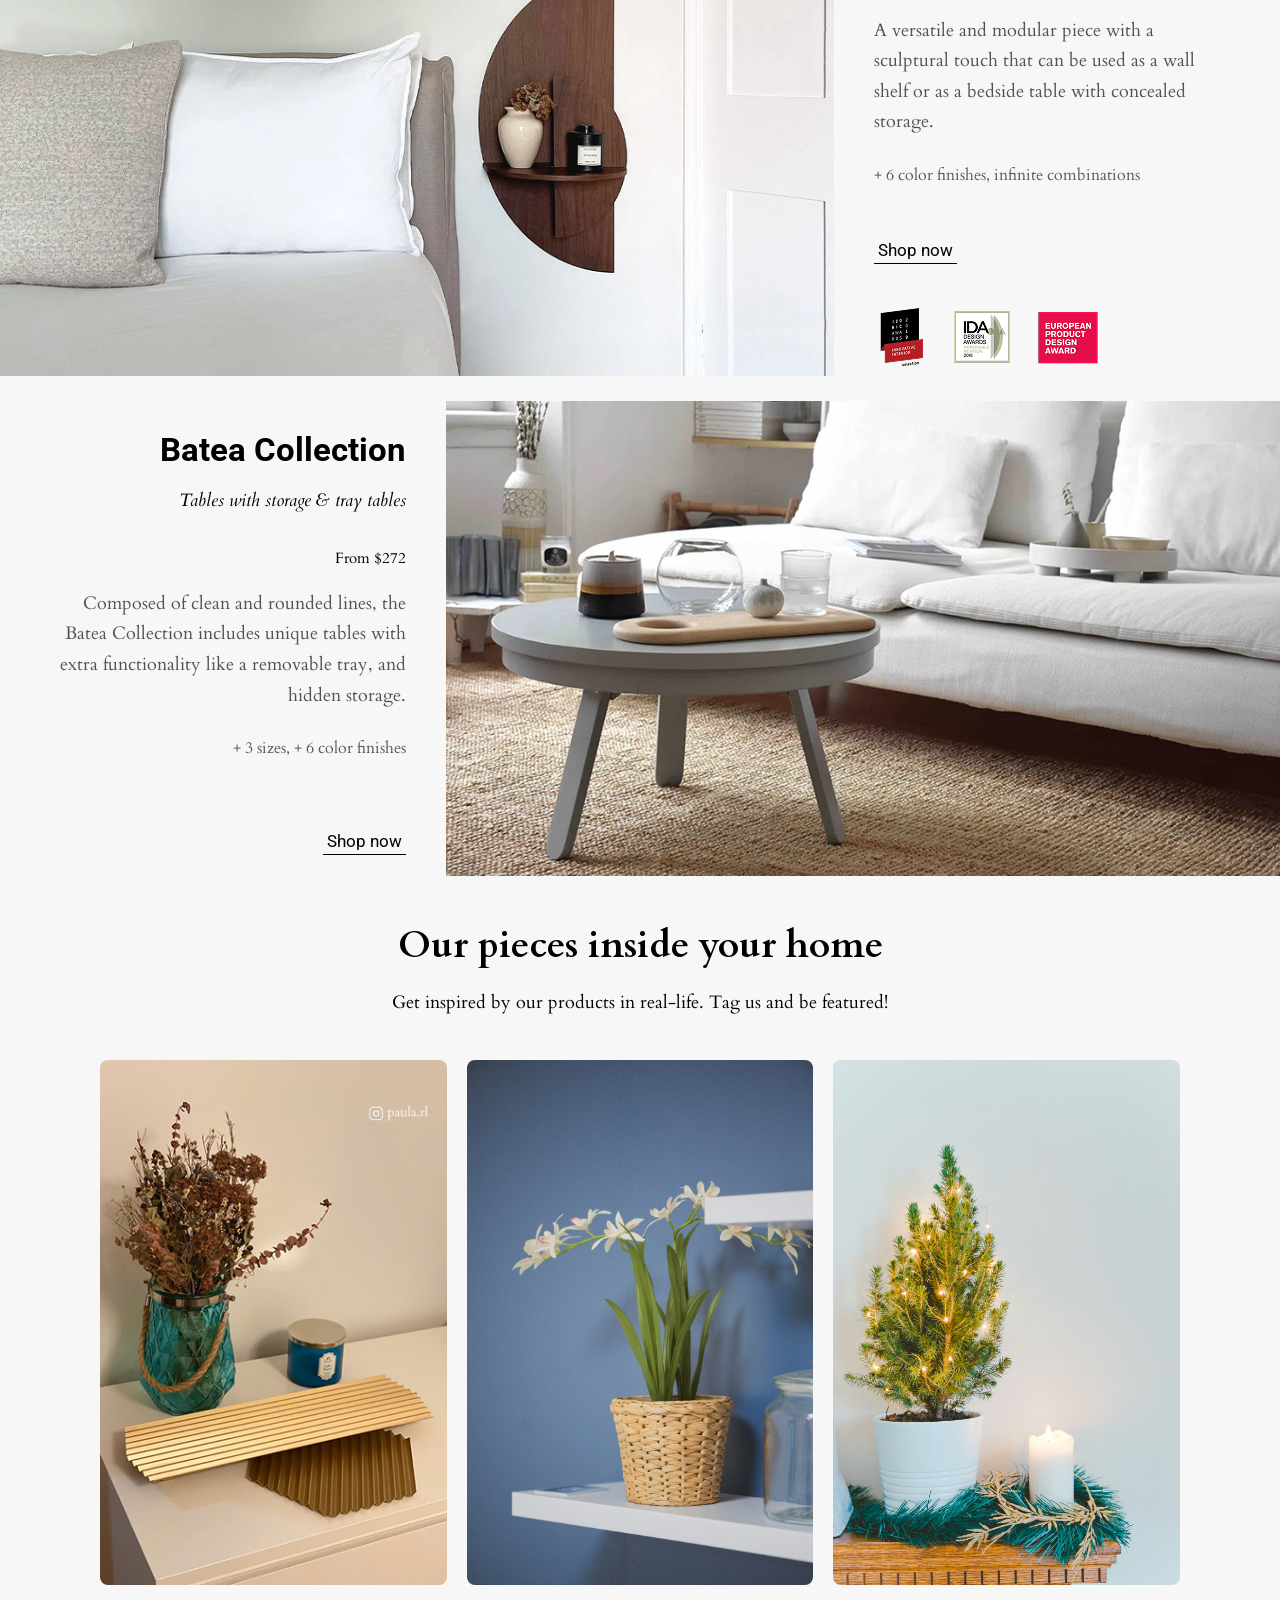
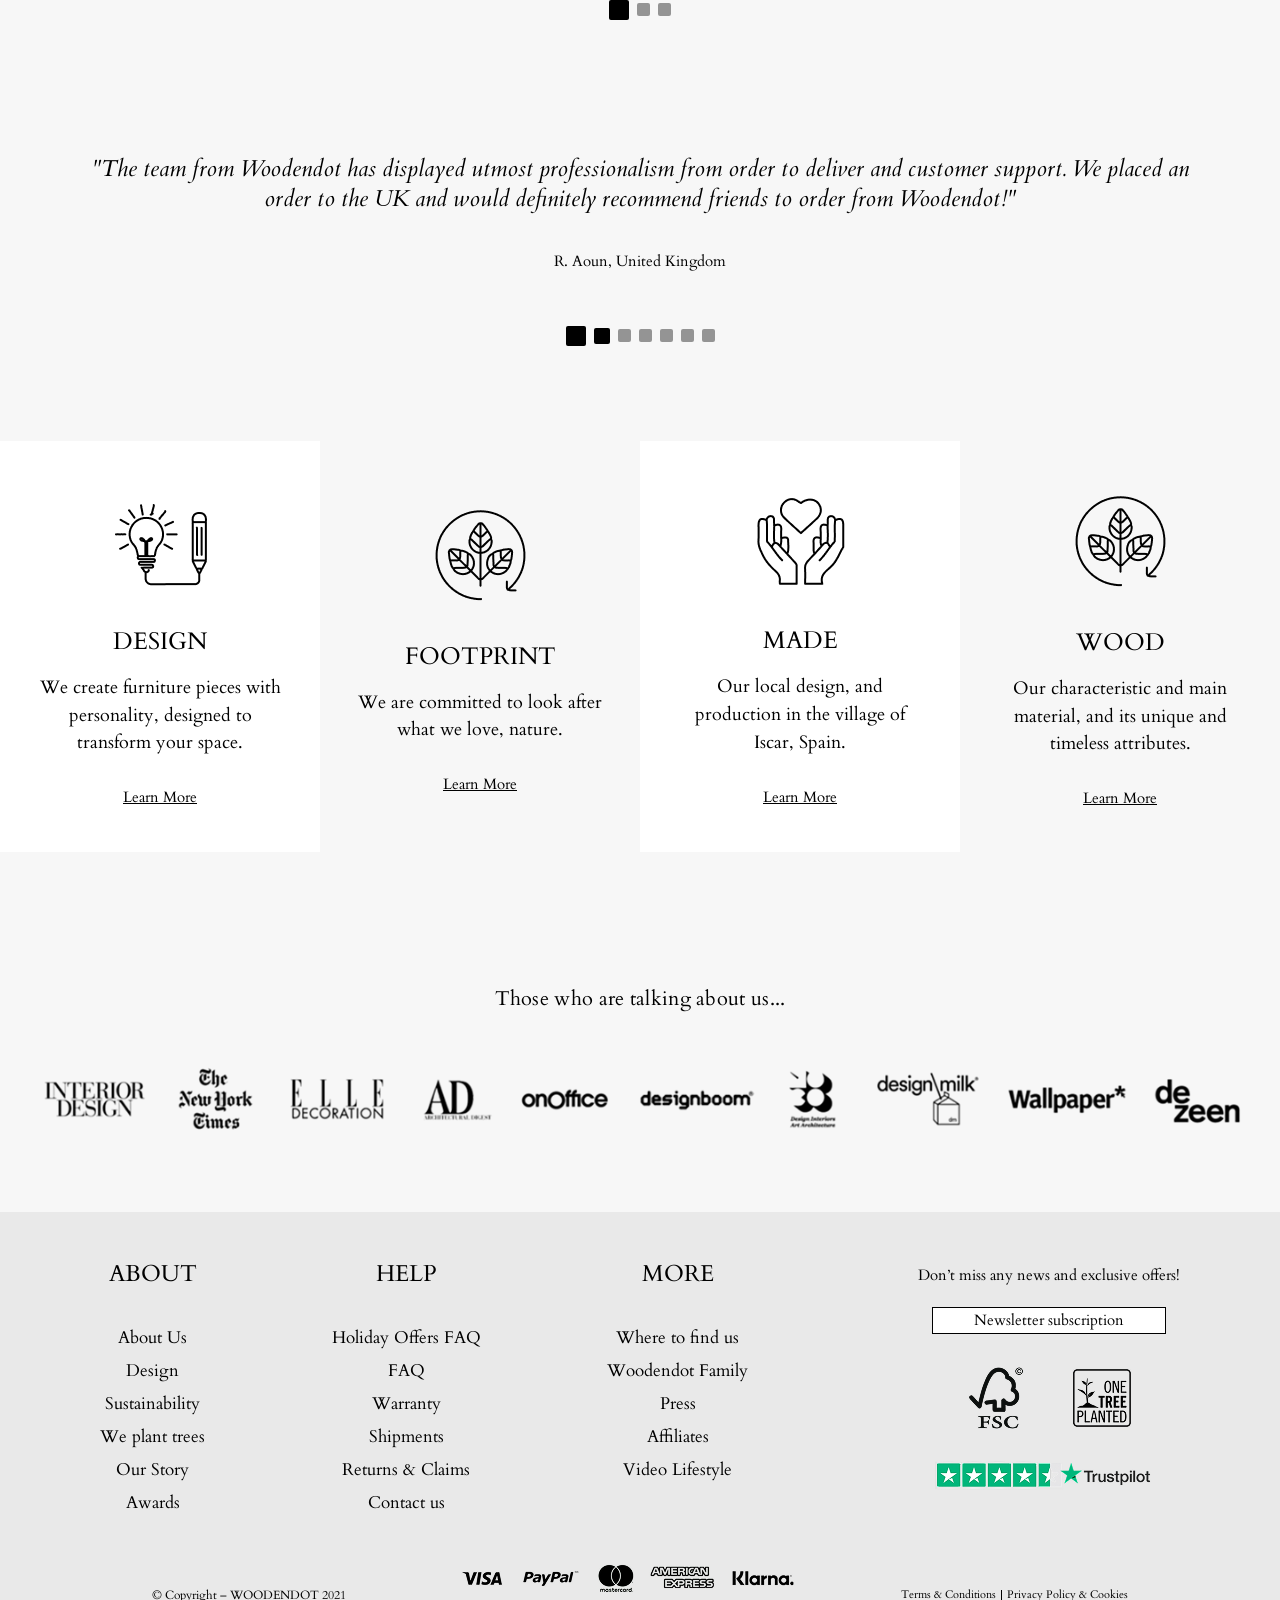
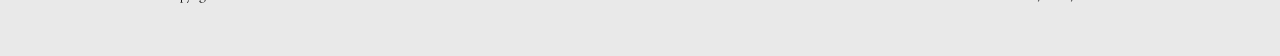
==== commit 871649ef: "update mobile" ====
--- a/index.html
+++ b/index.html
@@ -3,7 +3,9 @@
 <head>
     <meta charset="UTF-8">
     <meta name="viewport" content="width=device-width, initial-scale=1.0">
+    
     <link rel="stylesheet" href="style/style.css">
+    <link rel="stylesheet" href="style/media.css">
     <link rel="shortcut icon" href="image/logo.png">
     <!-- Link for font Cardo -->
     <link rel="preconnect" href="https://fonts.googleapis.com">
@@ -13,7 +15,7 @@
     <link rel="preconnect" href="https://fonts.googleapis.com">
     <link rel="preconnect" href="https://fonts.gstatic.com" crossorigin>
     <link href="https://fonts.googleapis.com/css2?family=Roboto:ital,wght@0,100..900;1,100..900&display=swap" rel="stylesheet">
-<link
+    <link
       rel="stylesheet"
       href="https://cdn.jsdelivr.net/npm/swiper@11/swiper-bundle.min.css"
     />
--- a/style/media.css
+++ b/style/media.css
@@ -0,0 +1,20 @@
+@media (min-width: 1025px) and (max-width: 1650px) {
+    .slider-margin-one {
+       margin: 0 100px ;
+    }
+
+   .footer-block {
+      padding: 50px 100px;
+   }
+}
+
+
+@media (min-width: 860px) and (max-width: 1024px) {
+  .slider-margin-one {
+    margin: 0 65px ;
+  }
+
+  .footer-block {
+    padding: 50px 70px;
+  }
+}
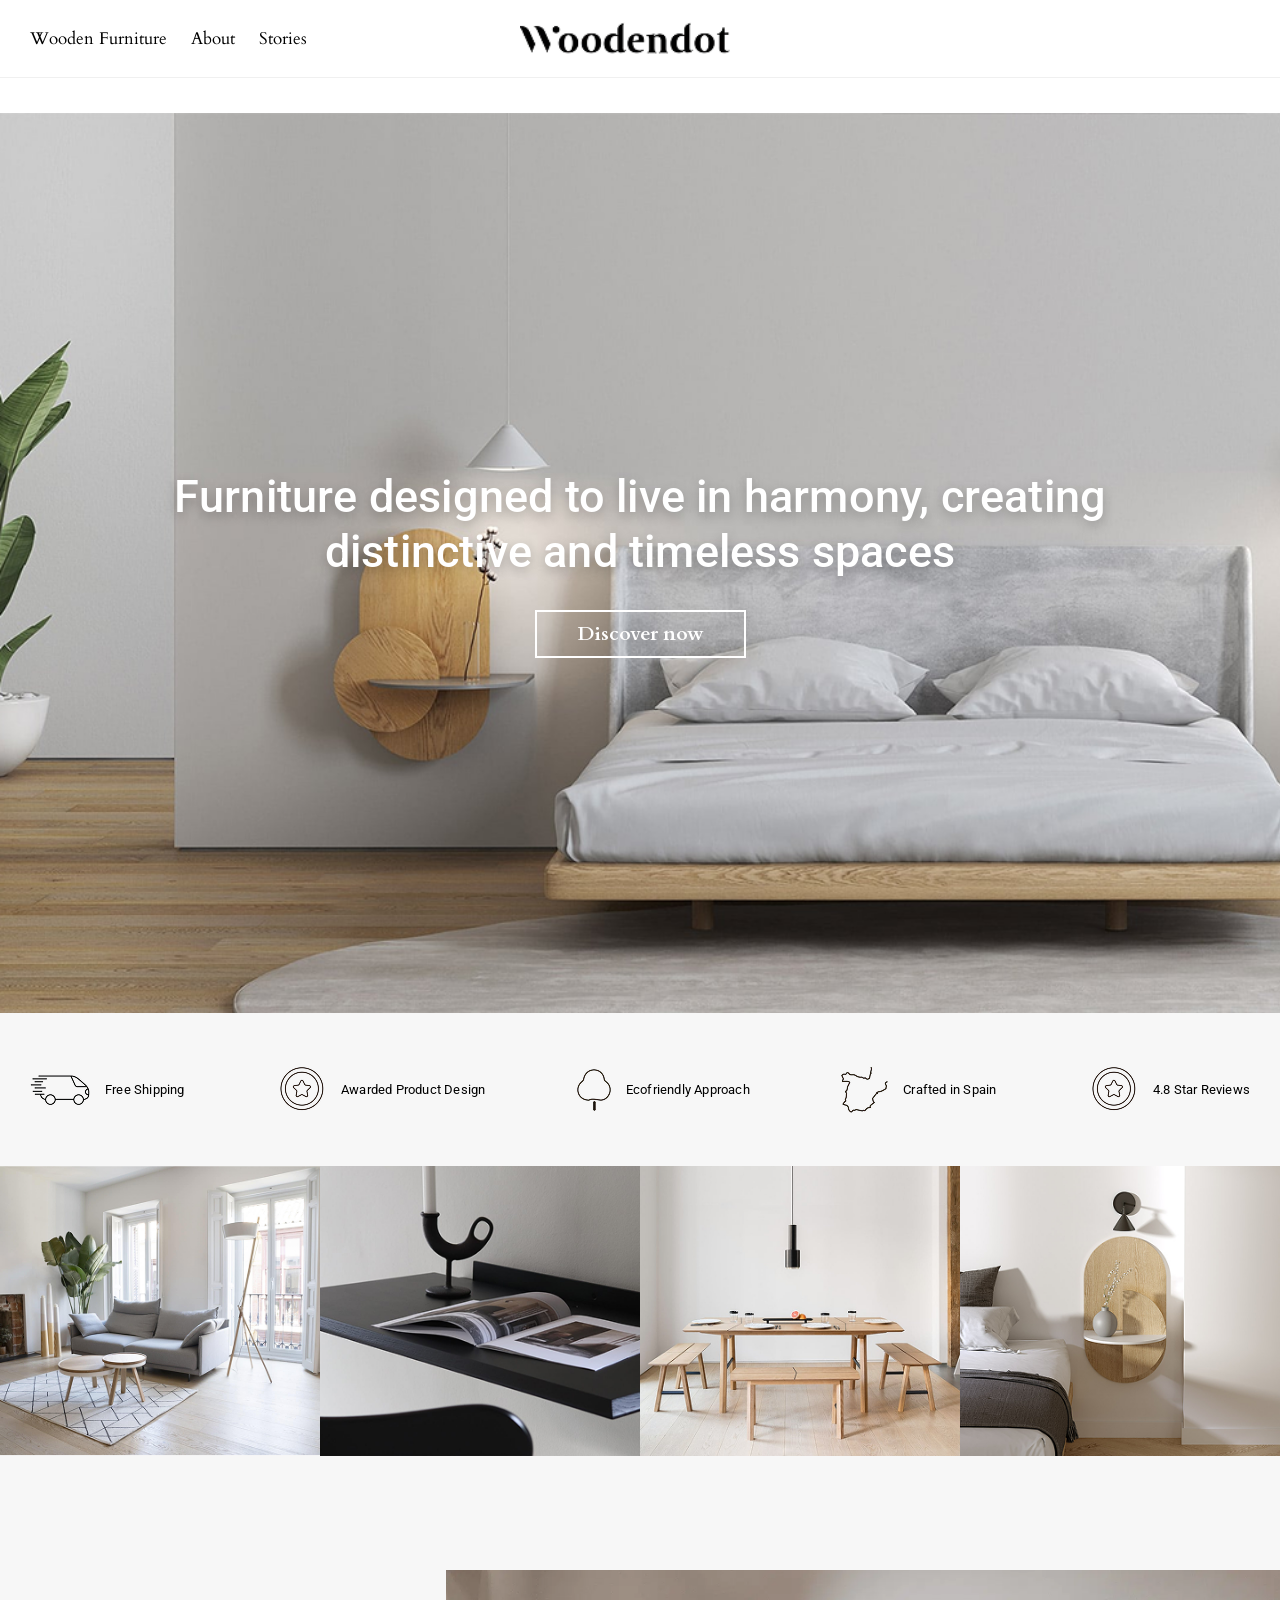
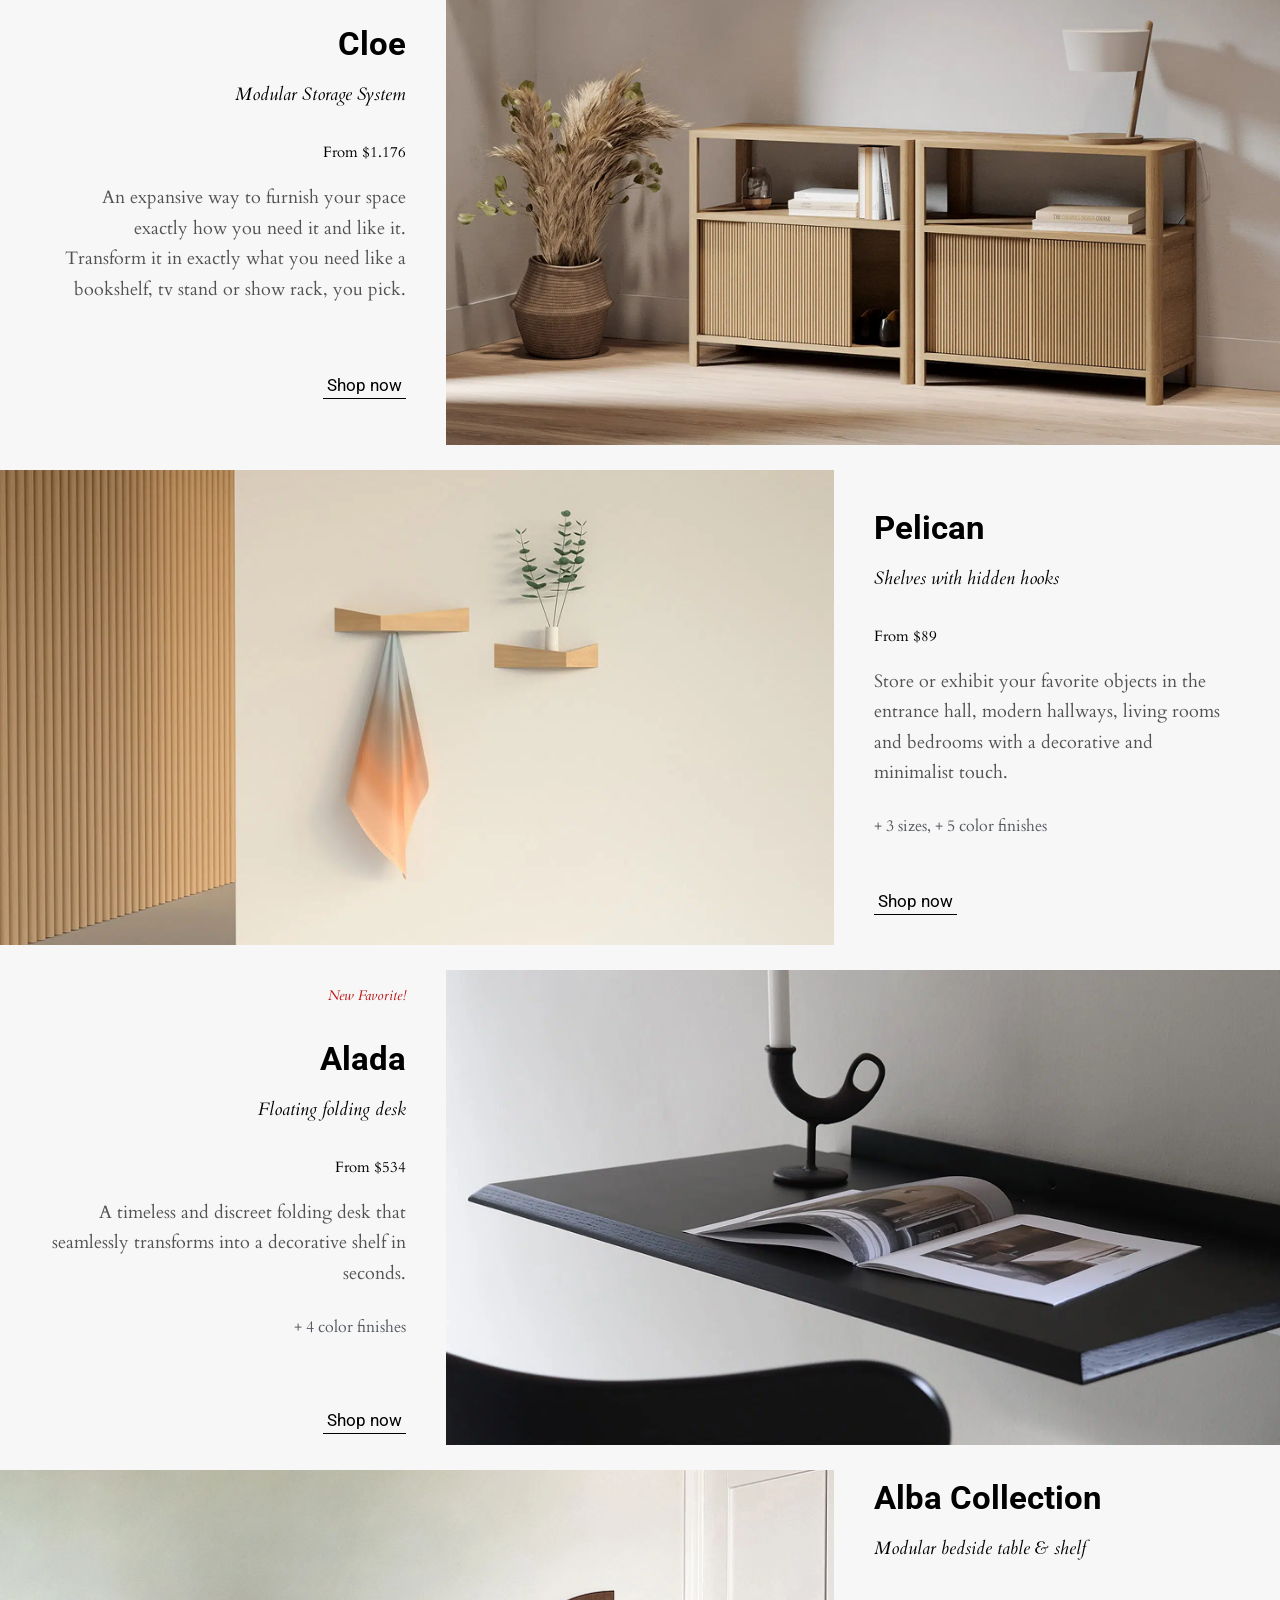
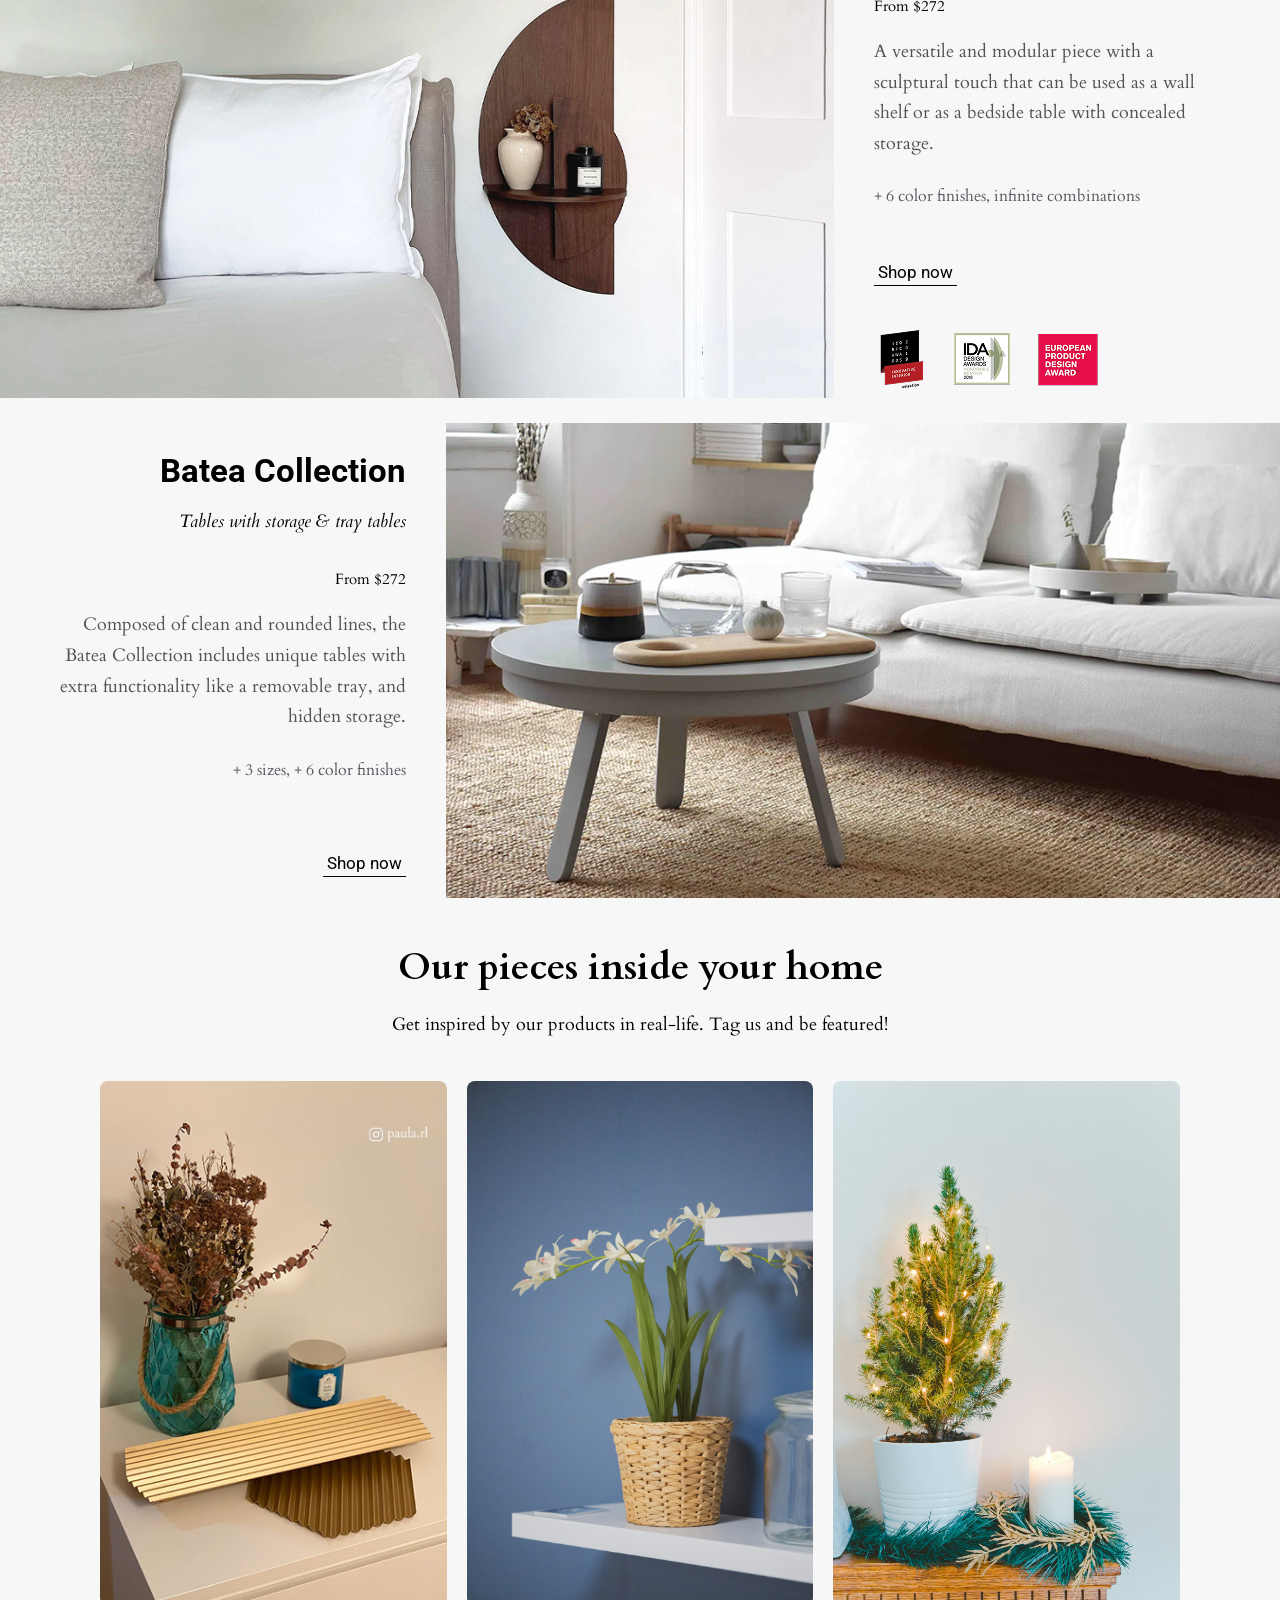
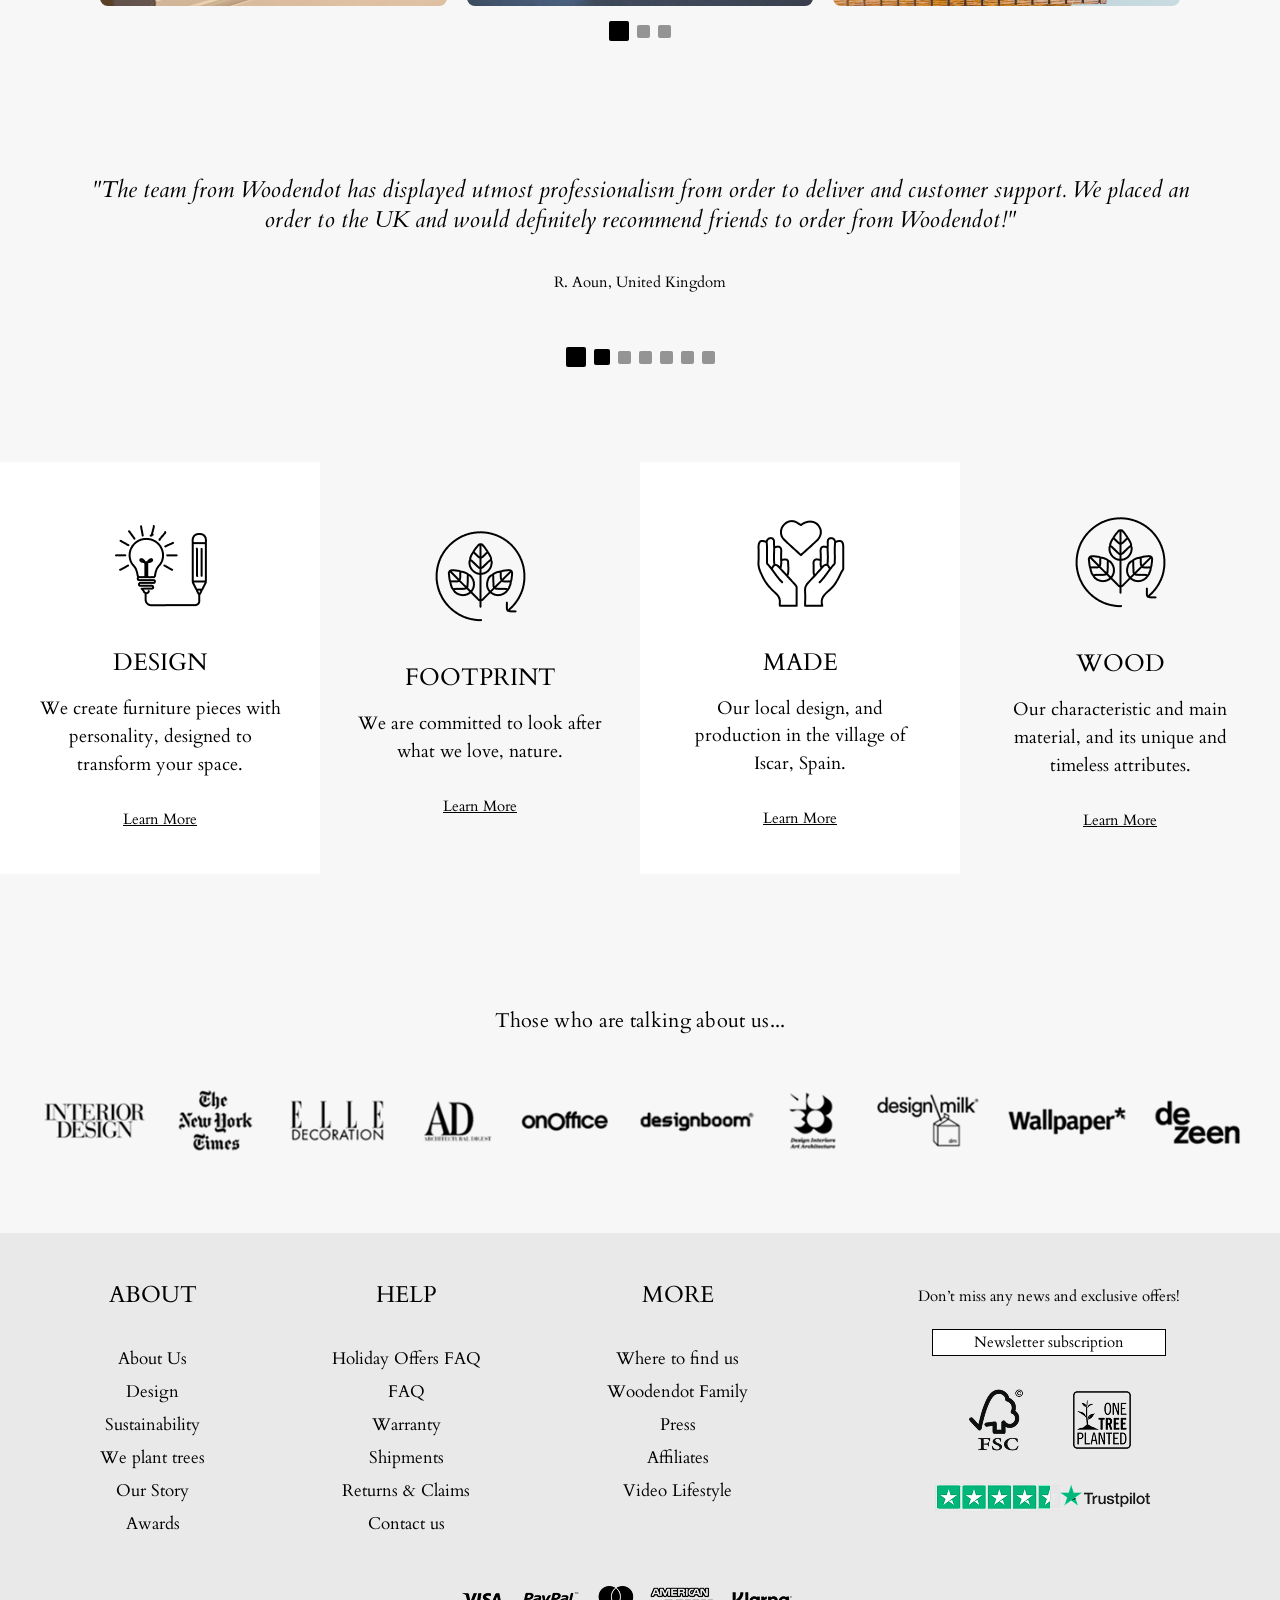
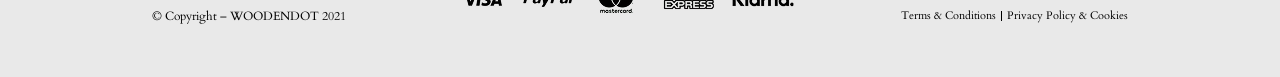
==== commit 3442b794: "update" ====
--- a/index.html
+++ b/index.html
@@ -113,7 +113,7 @@
             </div>
         </section>
         <section class="pelican-section m-top">
-            <div class="pelican-block block-flex">
+            <div class="pelican-block block-flex flex-column-reverse">
               <div class="pelican-block-image block-image width70">
                 <img src="image/pelican-image.png">
               </div>
@@ -150,7 +150,7 @@
             </div>
         </section>
         <section class="alba-section m-top">    
-            <div class="alba-block block-flex">
+            <div class="alba-block block-flex flex-column-reverse">
               <div class="alba-block-image block-image width70">
                 <img src="image/alba-image.png">
               </div>
@@ -337,7 +337,7 @@
                       <a href="##">Learn More</a>
                     </div>
                </div>
-               <div class="values-block-item values-block-color">
+               <div class="values-block-item values-block-color background-tablet-gray">
                   <div class="values-block-item-image">
                      <img src="image/values-image3.png">
                   </div>
@@ -347,7 +347,7 @@
                     <a href="##">Learn More</a>
                   </div>
                </div>
-               <div class="values-block-item">
+               <div class="values-block-item  background-tablet-white">
                   <div class="values-block-item-image">
                     <img src="image/values-image2.png">
                   </div>
--- a/style/style.css
+++ b/style/style.css
@@ -62,7 +62,6 @@
 .other-text {
     font-family: "Cardo", serif;
     font-weight: 400;
-    font-style: Regular;
     font-size: 16px;
     line-height: 27.2px;
     letter-spacing: 0%;
@@ -83,13 +82,16 @@
     text-decoration: none;
     padding: 3px 4px;
     border-bottom: 1px solid #000000;   /* button border */
-    transition: 0.3s ease;
+      transition: all 0.3s ease;
 }
 
 .block-link:hover {
   background: #000000;
   color: #ffffff;
-}
+   transform: scale(0.97);
+}
+
+
 
 .block-flex{
     display: flex;
@@ -150,6 +152,7 @@
 .slides {
   display: flex;
   transition: 0.5s ease;
+
 }
 
 .slider-margin-one {
@@ -228,14 +231,16 @@
     display: flex;   
     align-items: center;
     justify-content: center;
-    margin: 10px 13px;
+    margin: 16px 30px;
     position: relative;
+    
 }
 
 .navbar-block {
     position: absolute;
-    left: 0;
     margin: auto;
+    width: 100%;
+    display: flex;
 }
 
 .navbar-block nav a {
@@ -251,12 +256,16 @@
 .logo {
     display: flex;
     justify-content: center;
+}
+
+.logo img {
+    width: 240px;
 }
 
 .line {
     height: 1px;
     width: 100%;
-    background-color: #F2F2F2;
+    background-color:  rgba(0, 0, 0, 0.06);
     margin-bottom: 35px;
 }
 /*========================================================================*/
@@ -288,11 +297,12 @@
     letter-spacing: 0.2px;
     text-align: center;
     margin-bottom: 31px;
+    text-shadow: 0 4px 12px rgba(0,0,0,0.25);
 }
 
 .home-content a {
     display: inline-block;
-    padding: 7px 39px;
+    padding: 12px 40px;
     border: 2px solid white;
     color: #fff;
     text-decoration: none;
@@ -312,6 +322,7 @@
     background-color: #B8935B;
     border-color: #B8935B;
     letter-spacing: 1.5px;
+    transform: translateY(-2px);
   }
   
   .home-content p {
--- a/style/media.css
+++ b/style/media.css
@@ -1,20 +1,324 @@
 @media (min-width: 1025px) and (max-width: 1650px) {
     .slider-margin-one {
-       margin: 0 100px ;
+     margin: 0 100px ;
     }
 
    .footer-block {
-      padding: 50px 100px;
+     padding: 50px 100px;
    }
-}
-
-
-@media (min-width: 860px) and (max-width: 1024px) {
+
+   .features-block {
+     padding: 52px 30px;
+     column-gap: 15px;
+   }
+
+   .features-block-item-text {
+     padding-left: 15px;
+   }
+}
+
+
+@media (min-width: 768px) and (max-width: 1024px) {
   .slider-margin-one {
-    margin: 0 65px ;
-  }
+     margin: 0 40px;
+  }
+
+  .footer-block-top-left-item ul li a {
+      font-size: 16px;
+  }
+
+  .navbar-block {
+     justify-content: flex-end;
+  }
+
+  .navbar-block nav a {
+     font-size: 18px;
+  }
+
+  .logo {
+     width: 100%;
+     justify-content: flex-start;
+  }
+
+  .line {
+     margin-bottom: 20px;
+  }
+
+  .header {
+     margin: 20px 25px;
+  }
+
+  .navbar-block nav{
+     display: flex;
+     margin-top: 12px;
+     column-gap: 32px;
+  }
+
+  
 
   .footer-block {
-    padding: 50px 70px;
-  }
-}+     padding: 50px 25px;
+  }
+
+  .features-block {
+     flex-wrap: wrap;
+     align-items: center;
+     justify-content: center;
+     column-gap: 30px;
+     row-gap: 20px;
+  }
+
+  .features-block-item-text {
+     padding-left: 15px;
+  }
+
+  .values-block {
+    flex-wrap: wrap;
+  }
+
+  .m-top {
+    padding-top: 55px;
+  }
+
+  .header-text {
+    line-height: 1.1;
+    font-size: 32px;
+  }
+
+  .block-content-left{
+   margin-left: 20px;
+  }
+
+  .values-block-item{
+   width: 50%;
+  }
+
+  .background-tablet-white{
+   background-color: white;
+  }
+    
+  .background-tablet-gray{
+       background-color: #F7F7F7; 
+  }
+}  
+
+@media (min-width: 320px) and (max-width: 767px) {
+ .home-content h1 {
+    font-size: 28px;
+    line-height: 1.2;  
+ }
+
+ .values-block{
+   flex-direction: column;
+ }
+
+ .values-block {
+    padding: 15px 15px 72px 15px;
+ }
+
+ .values-block-item {
+   width: 100%;
+   border-radius: 15px;
+ }
+
+
+
+ .slider-margin-two {
+    padding-top: 5px;
+ }
+
+ .slide-two .slide-item p {
+    font-size: 20px;
+    line-height: 25px;
+ }
+
+ .slider-margin-two {
+    margin: 0 10px;
+  }
+
+ .dot{
+     width:10px;
+  height:10px;
+  background:#949494;
+  border-radius:4px;
+  transition:all .25s ease;
+ }
+
+ .slide {
+   column-gap: 10px;
+ }
+
+ .dot.active {
+     width:18px;
+     height: 18px;
+  background:#111;
+  
+ }
+
+
+ .dots {
+   gap: 10px;
+ }
+
+ .block-flex{
+   flex-direction: column;
+   padding: 10px;
+ }
+
+ .width20, .width70{
+   width: 100%;
+ }
+
+ .m-top{
+    padding-top: 0;  
+ }
+
+ .header-desc {
+   line-height: 1.6;
+ }
+
+ .header-text{
+   font-size: 32px;
+   line-height: 1.1;
+ }
+ 
+ .header-text1{
+   line-height: 1.4;
+ }
+
+ .flex-column-reverse {
+   flex-direction: column-reverse;
+ }
+
+ .cloe-section  {
+    padding-top: 10px;
+ }
+
+ .cloe-block-content-second, .alba-block-content-second, .batea-block-content-second {
+   width: 100%;
+ }
+
+ .cloe-btn-shop, .pelican-btn-shop{
+   display: block;
+   margin: 20px auto;
+           border-radius: 999px;
+        display: block;
+        margin: 20px auto;
+
+        padding: 12px 22px;
+        border: 1px solid #111;
+ }
+
+ .block-content-left{
+   margin-left: 0;
+   align-items: flex-start;
+ }
+
+ .block-content-right{
+   margin-right: 0;
+ }
+
+ .block-content-left p, .block-content-left h5, .block-content-right  p, .block-content-right  h5, .alada-block-content h6  {
+   text-align: center;
+   width: 100%;
+ }
+
+ .alada-block-content h6 {
+   margin-bottom: 5px;
+ }
+
+ .product-section p {
+  line-height: 1.4;
+   padding: 0px 15px 30px;
+ }
+
+
+
+ .slide-item img{
+  width: 100%;
+  height: 100%;
+  object-fit: cover;
+  border-radius: 16px;
+}
+
+
+ .product-section {
+    padding-top: 30px;
+ }
+
+ .product-tittle {
+      padding: 0px 15px 15px;
+  font-size: 32px;
+    line-height: 35px;
+}
+
+ .slider-margin-one {
+    margin: 0 10px;
+ }
+
+ .alba-block-bottom-image{
+   width: 100%;
+   margin-top: 10px;
+   margin-bottom: 10px;
+   display: flex;
+   justify-content: center;
+ }
+
+ .block-image img{
+   border-radius: 10px;
+ }
+
+
+ .home {
+    background-position: 5%;
+    height: 90vh;
+ }
+
+ .features-block {
+    flex-direction: column;
+    padding: 35px 20px;
+    align-items: center;
+    row-gap: 20px;
+ }
+
+ .features-block-item {
+    width: 100%;
+    justify-content: center;
+ }
+
+ .features-block-item img {
+    width: 50px;
+    height: 50px;
+    object-fit: contain;
+    opacity: 0.85;
+ }
+
+ .features-block-item-text {
+    width: 30%;
+ }
+
+ .features-block-item-text {
+    padding-left: 14px;
+ }
+
+ .features-block-item-text p {
+    font-weight: 500;
+    font-size: 14px;
+    line-height: 16px;
+ }
+
+ .gallery-block {
+    flex-direction: column;
+ }
+
+ .gallery-block .gallery-block-item {
+   width: 100%;
+ }
+}
+
+@media (min-width: 320px) and (max-width: 480px) {
+     .features-block-item-text {
+    width: 50%;
+ }
+}
+
